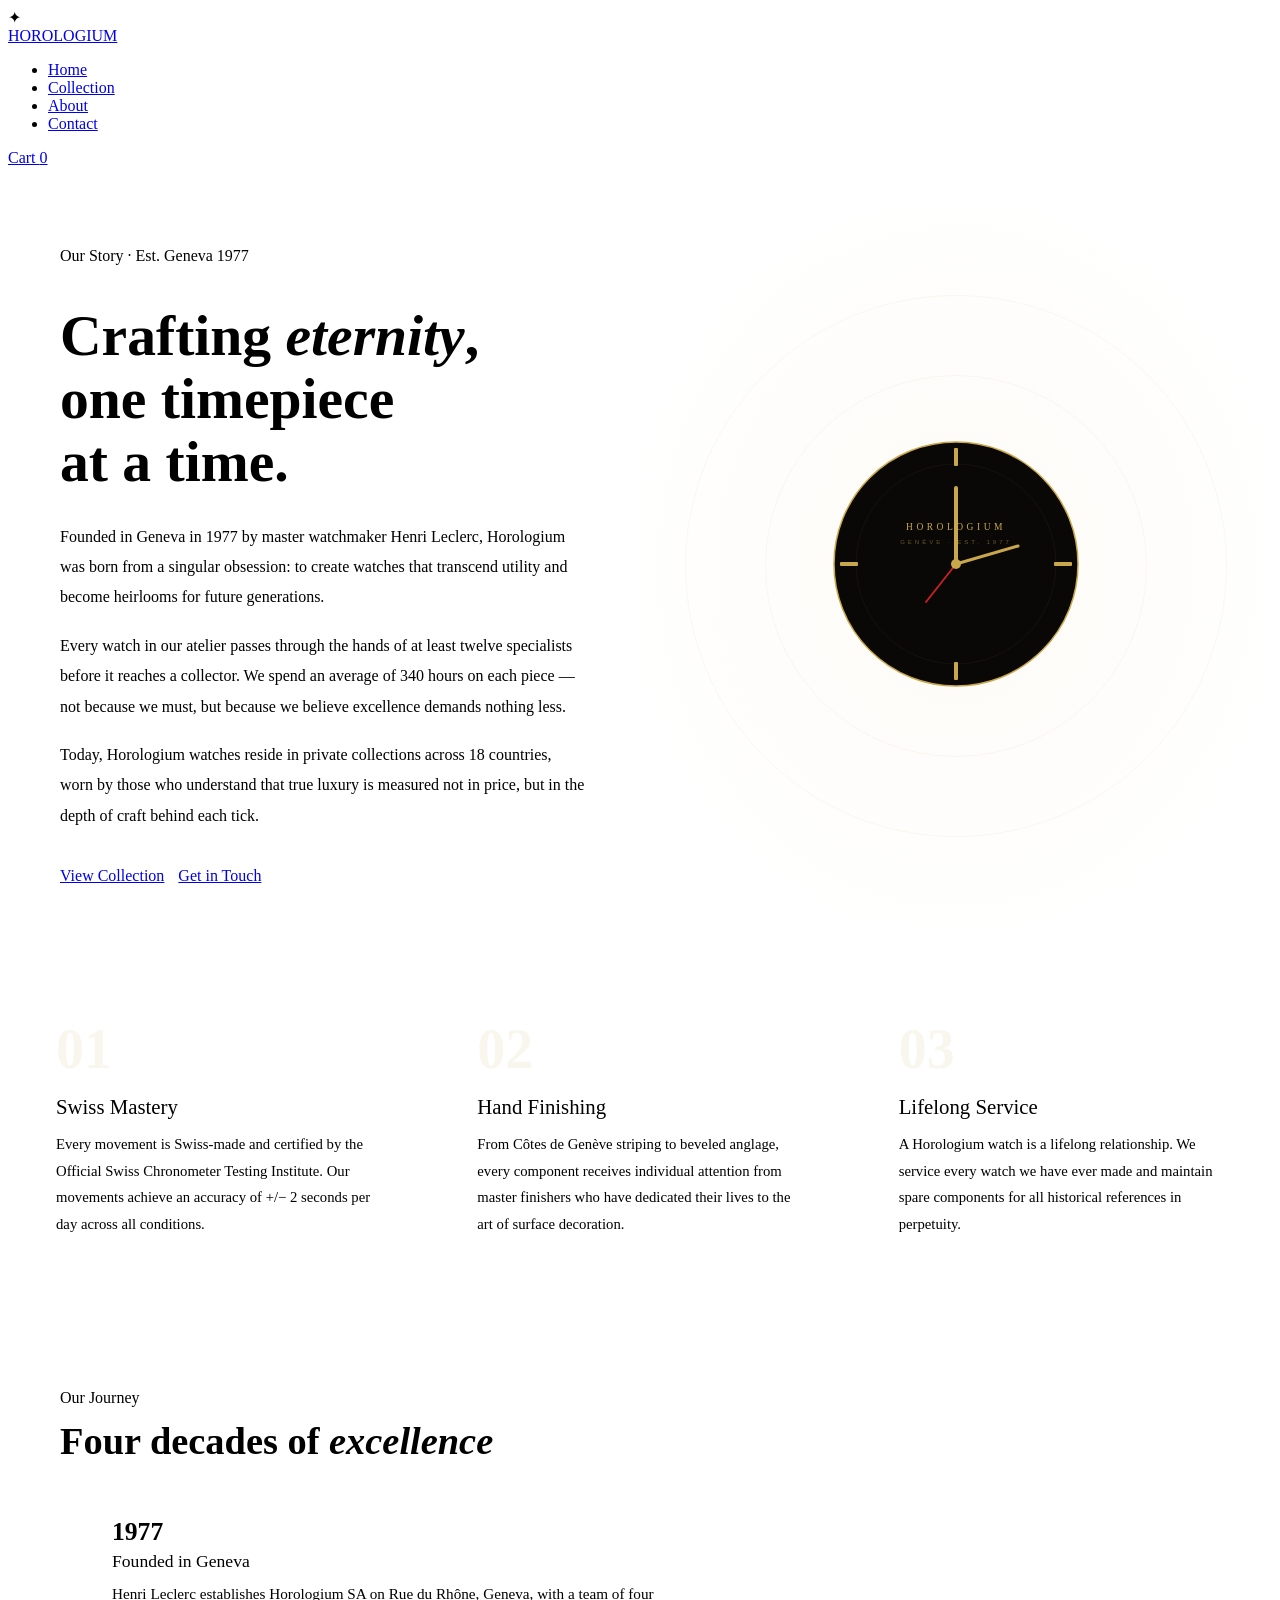
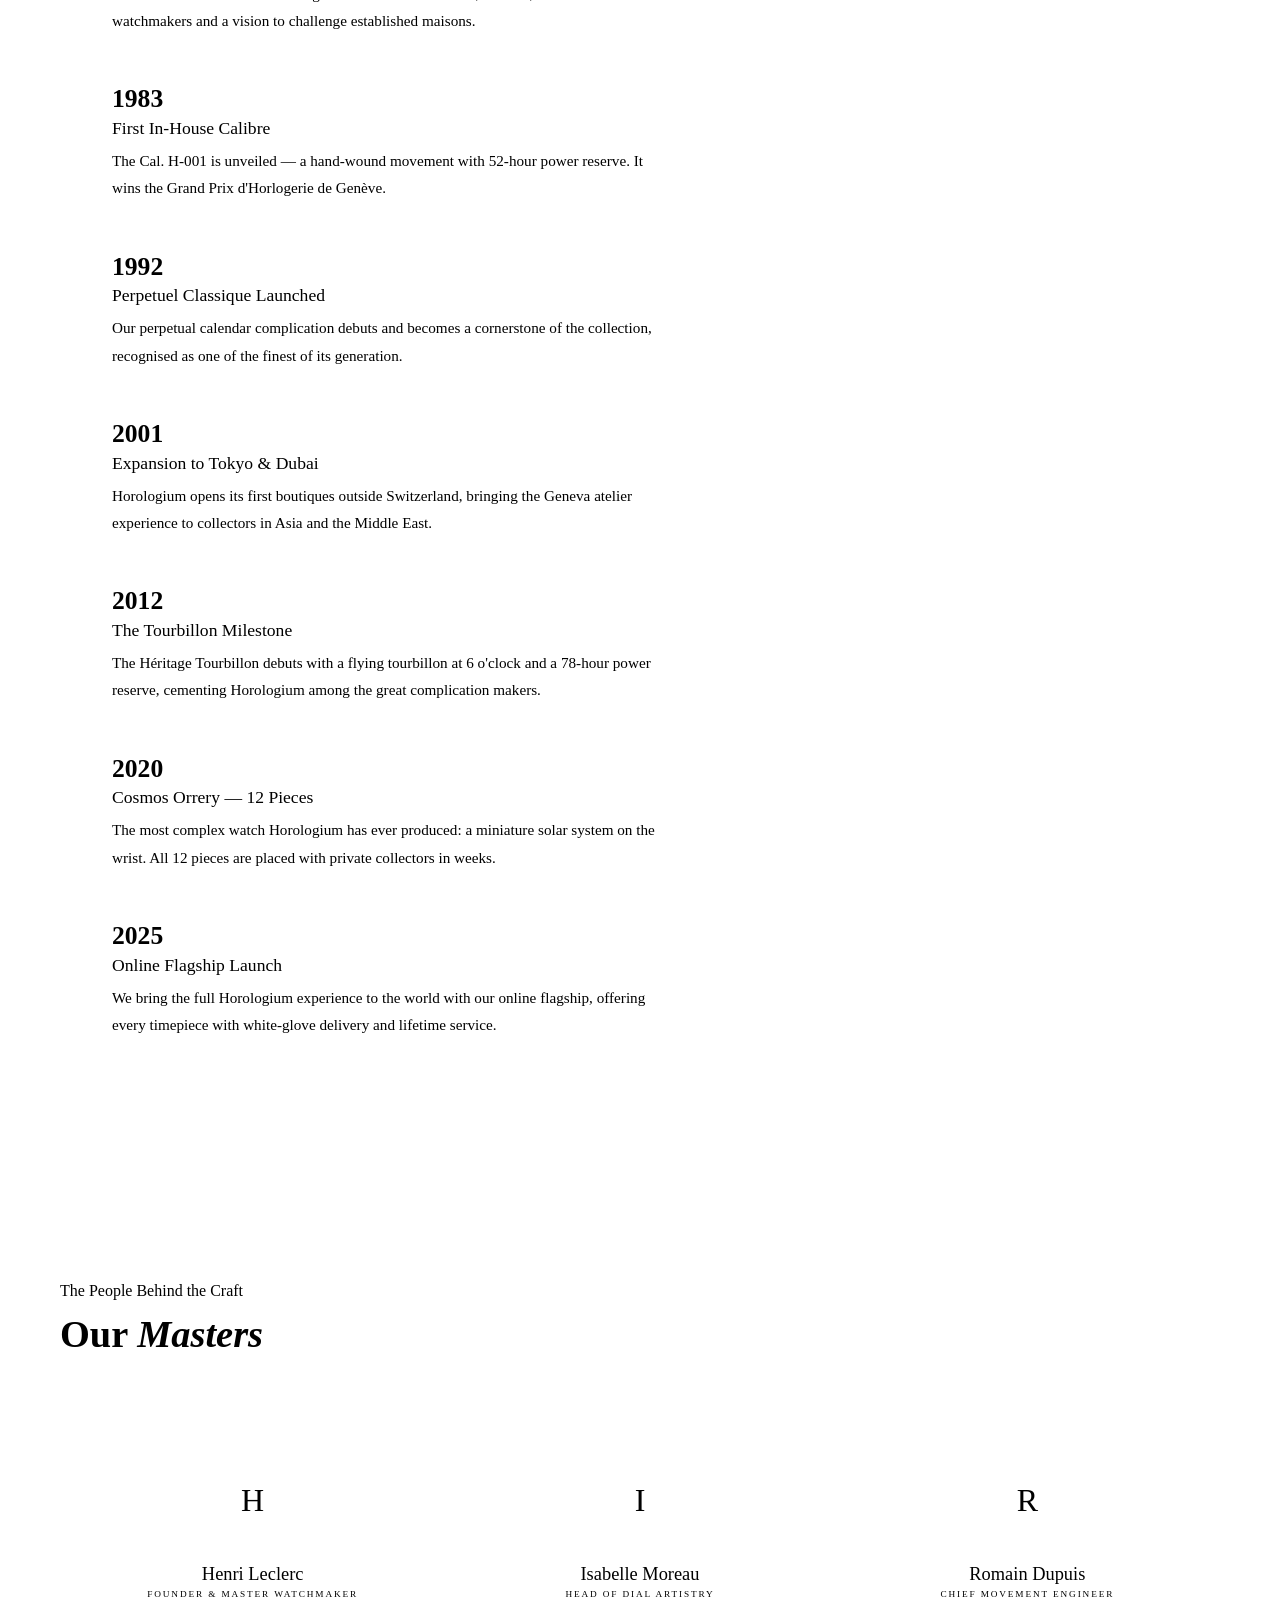
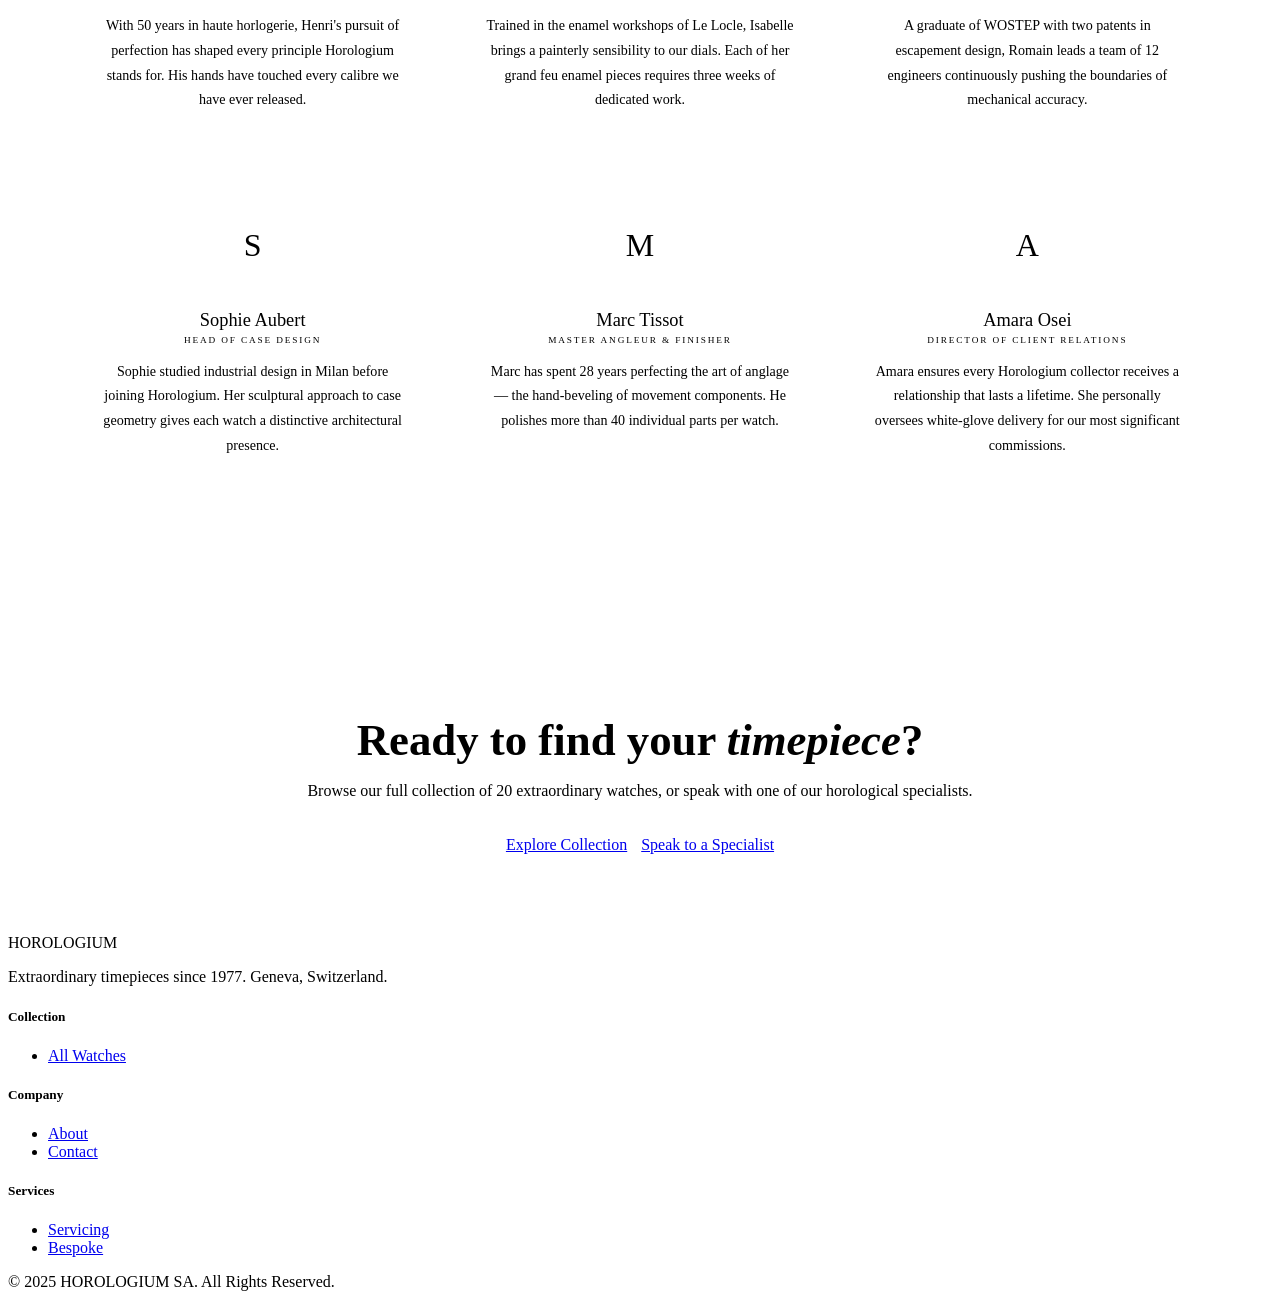
==== aboutus.html @ 2a4bd98c "Add About Us page with complete HTML structure This file contains the complete HTML structure for th" ====
<!DOCTYPE html>
<html lang="en">
<head>
  <meta charset="UTF-8"/>
  <meta name="viewport" content="width=device-width, initial-scale=1.0"/>
  <title>About Us — HOROLOGIUM Fine Timepieces</title>
  <link rel="stylesheet" href="style.css"/>
  <script>(function(w,d,s,l,i){w[l]=w[l]||[];w[l].push({'gtm.start':new Date().getTime(),event:'gtm.js'});var f=d.getElementsByTagName(s)[0],j=d.createElement(s),dl=l!='dataLayer'?'&l='+l:'';j.async=true;j.src='https://www.googletagmanager.com/gtm.js?id='+i+dl;f.parentNode.insertBefore(j,f);})(window,document,'script','dataLayer','GTM-XXXXXXX');</script>
  <style>
    /* ---- ABOUT SPECIFIC ---- */
    .about-intro {
      display: grid; grid-template-columns: 1fr 1fr;
      min-height: 80vh; align-items: center;
      border-bottom: 1px solid var(--border);
    }
    .about-intro-text { padding: 80px 52px; }
    .about-intro-text .eyebrow { margin-bottom: 20px; }
    .about-intro-text h1 {
      font-family: var(--font-display);
      font-size: clamp(2.4rem, 4.5vw, 3.8rem);
      font-weight: 700; color: var(--cream); line-height: 1.1; margin-bottom: 28px;
    }
    .about-intro-text h1 em { font-style: italic; color: var(--gold); }
    .about-intro-text p { font-size: 1rem; color: var(--muted); font-weight: 300; line-height: 1.9; margin-bottom: 18px; }
    .about-intro-visual {
      position: relative; height: 80vh;
      background: radial-gradient(ellipse 80% 80% at 50% 50%, rgba(201,168,76,0.05) 0%, transparent 70%);
      display: flex; align-items: center; justify-content: center;
      border-left: 1px solid var(--border);
      overflow: hidden;
    }
    .clock-rings { position: absolute; inset: 0; display: flex; align-items: center; justify-content: center; }
    .clock-ring {
      position: absolute;
      border-radius: 50%;
      border: 1px solid rgba(201,168,76,0.08);
    }
    .cr1 { width: 540px; height: 540px; animation: rotRing 50s linear infinite; }
    .cr2 { width: 380px; height: 380px; animation: rotRing 35s linear infinite reverse; }
    .cr3 { width: 240px; height: 240px; animation: rotRing 22s linear infinite; }
    @keyframes rotRing { to { transform: rotate(360deg); } }
    .clock-svg-wrap { position: relative; z-index: 2; animation: softFloat 8s ease-in-out infinite; }
    @keyframes softFloat { 0%,100%{transform:translateY(0)} 50%{transform:translateY(-14px)} }

    /* Timeline */
    .timeline-section { padding: 96px 52px; border-bottom: 1px solid var(--border); }
    .timeline { position: relative; margin-top: 56px; padding-left: 52px; }
    .timeline::before {
      content: ''; position: absolute; left: 0; top: 0; bottom: 0;
      width: 1px; background: linear-gradient(180deg, var(--gold-dim) 0%, transparent 100%);
    }
    .tl-item { position: relative; margin-bottom: 52px; }
    .tl-item::before {
      content: '';
      position: absolute; left: -56px; top: 6px;
      width: 9px; height: 9px;
      border-radius: 50%;
      border: 1px solid var(--gold);
      background: var(--bg);
    }
    .tl-year {
      font-family: var(--font-display); font-size: 1.6rem; font-weight: 700;
      color: var(--gold); margin-bottom: 6px; line-height: 1;
    }
    .tl-title {
      font-family: var(--font-display); font-size: 1.1rem; color: var(--cream); margin-bottom: 8px;
    }
    .tl-desc { font-size: 0.95rem; color: var(--muted); font-weight: 300; line-height: 1.8; max-width: 560px; }

    /* Values */
    .values-section {
      display: grid; grid-template-columns: repeat(3,1fr);
      border-top: 1px solid var(--border);
      border-bottom: 1px solid var(--border);
    }
    .value-block {
      padding: 56px 48px;
      border-right: 1px solid var(--border);
      transition: background var(--transition);
    }
    .value-block:last-child { border-right: none; }
    .value-block:hover { background: var(--surface); }
    .value-num {
      font-family: var(--font-display); font-size: 3.5rem; font-weight: 700;
      color: rgba(201,168,76,0.1); line-height: 1; margin-bottom: 18px;
    }
    .value-title {
      font-family: var(--font-display); font-size: 1.3rem; color: var(--cream); margin-bottom: 12px;
    }
    .value-desc { font-size: 0.92rem; color: var(--muted); font-weight: 300; line-height: 1.8; }

    /* Team */
    .team-section { padding: 96px 52px; }
    .team-grid {
      display: grid; grid-template-columns: repeat(3,1fr);
      gap: 2px; margin-top: 56px;
    }
    .team-card {
      background: var(--card); border: 1px solid var(--border);
      padding: 44px 36px; text-align: center;
      transition: border-color var(--transition);
    }
    .team-card:hover { border-color: var(--border-gold); }
    .team-avatar {
      width: 88px; height: 88px; border-radius: 50%;
      border: 1px solid var(--gold-dim);
      background: var(--surface);
      margin: 0 auto 20px;
      display: flex; align-items: center; justify-content: center;
      font-family: var(--font-display); font-size: 2rem; color: var(--gold);
    }
    .team-name { font-family: var(--font-display); font-size: 1.15rem; color: var(--cream); margin-bottom: 4px; }
    .team-role {
      font-family: var(--font-ui); font-size: 0.58rem;
      letter-spacing: 0.2em; text-transform: uppercase;
      color: var(--gold); margin-bottom: 14px;
    }
    .team-bio { font-size: 0.88rem; color: var(--muted); font-weight: 300; line-height: 1.75; }

    /* CTA banner */
    .about-cta {
      padding: 80px 52px; text-align: center;
      background: linear-gradient(180deg, var(--surface) 0%, var(--bg) 100%);
      border-top: 1px solid var(--border);
    }
    .about-cta h2 {
      font-family: var(--font-display); font-size: clamp(2rem,3.5vw,2.8rem);
      color: var(--cream); margin-bottom: 16px;
    }
    .about-cta h2 em { font-style:italic; color:var(--gold); }
    .about-cta p { font-size: 1rem; color: var(--muted); font-weight: 300; margin-bottom: 36px; }
    .about-cta-btns { display: flex; gap: 14px; justify-content: center; flex-wrap: wrap; }

    @media(max-width:1024px){
      .about-intro { grid-template-columns: 1fr; }
      .about-intro-visual { display: none; }
      .about-intro-text { padding: 60px 32px; }
      .values-section { grid-template-columns: 1fr; }
      .value-block { border-right: none; border-bottom: 1px solid var(--border); }
      .team-grid { grid-template-columns: 1fr 1fr; }
      .timeline-section { padding: 64px 32px; }
      .team-section { padding: 64px 32px; }
      .about-cta { padding: 60px 32px; }
    }
    @media(max-width:768px){
      .team-grid { grid-template-columns: 1fr; }
    }
  </style>
</head>
<body>
<noscript><iframe src="https://www.googletagmanager.com/ns.html?id=GTM-XXXXXXX" height="0" width="0" style="display:none;visibility:hidden"></iframe></noscript>

<div id="toast-global"><span class="toast-icon">✦</span><span class="toast-msg"></span></div>

<!-- NAV -->
<nav class="nav">
  <a href="index.html" class="nav-logo">HOROLOGIUM</a>
  <ul class="nav-links">
    <li><a href="index.html">Home</a></li>
    <li><a href="watches.html">Collection</a></li>
    <li><a href="aboutus.html" class="active">About</a></li>
    <li><a href="contactus.html">Contact</a></li>
  </ul>
  <div class="nav-right">
    <a href="cart.html" class="nav-cart-btn btn">Cart <span class="cart-count">0</span></a>
  </div>
</nav>

<!-- INTRO -->
<div class="pt-nav">
  <div class="about-intro">
    <div class="about-intro-text">
      <div class="eyebrow">Our Story · Est. Geneva 1977</div>
      <h1>Crafting <em>eternity</em>,<br/>one timepiece<br/>at a time.</h1>
      <p>Founded in Geneva in 1977 by master watchmaker Henri Leclerc, Horologium was born from a singular obsession: to create watches that transcend utility and become heirlooms for future generations.</p>
      <p>Every watch in our atelier passes through the hands of at least twelve specialists before it reaches a collector. We spend an average of 340 hours on each piece — not because we must, but because we believe excellence demands nothing less.</p>
      <p>Today, Horologium watches reside in private collections across 18 countries, worn by those who understand that true luxury is measured not in price, but in the depth of craft behind each tick.</p>
      <div style="margin-top:36px;display:flex;gap:14px;flex-wrap:wrap;">
        <a href="watches.html" class="btn btn-gold">View Collection</a>
        <a href="contactus.html" class="btn btn-outline">Get in Touch</a>
      </div>
    </div>
    <div class="about-intro-visual">
      <div class="clock-rings">
        <div class="clock-ring cr1"></div>
        <div class="clock-ring cr2"></div>
        <div class="clock-ring cr3"></div>
      </div>
      <div class="clock-svg-wrap" id="aboutClock"></div>
    </div>
  </div>
</div>

<!-- VALUES -->
<div class="values-section">
  <div class="value-block">
    <div class="value-num">01</div>
    <div class="value-title">Swiss Mastery</div>
    <div class="value-desc">Every movement is Swiss-made and certified by the Official Swiss Chronometer Testing Institute. Our movements achieve an accuracy of +/− 2 seconds per day across all conditions.</div>
  </div>
  <div class="value-block">
    <div class="value-num">02</div>
    <div class="value-title">Hand Finishing</div>
    <div class="value-desc">From Côtes de Genève striping to beveled anglage, every component receives individual attention from master finishers who have dedicated their lives to the art of surface decoration.</div>
  </div>
  <div class="value-block">
    <div class="value-num">03</div>
    <div class="value-title">Lifelong Service</div>
    <div class="value-desc">A Horologium watch is a lifelong relationship. We service every watch we have ever made and maintain spare components for all historical references in perpetuity.</div>
  </div>
</div>

<!-- TIMELINE -->
<section class="timeline-section">
  <div class="eyebrow">Our Journey</div>
  <h2 class="display-title" style="font-size:clamp(1.8rem,3vw,2.5rem);margin-top:12px;">
    Four decades of <em>excellence</em>
  </h2>
  <div class="timeline">
    <div class="tl-item">
      <div class="tl-year">1977</div>
      <div class="tl-title">Founded in Geneva</div>
      <div class="tl-desc">Henri Leclerc establishes Horologium SA on Rue du Rhône, Geneva, with a team of four watchmakers and a vision to challenge established maisons.</div>
    </div>
    <div class="tl-item">
      <div class="tl-year">1983</div>
      <div class="tl-title">First In-House Calibre</div>
      <div class="tl-desc">The Cal. H-001 is unveiled — a hand-wound movement with 52-hour power reserve. It wins the Grand Prix d'Horlogerie de Genève.</div>
    </div>
    <div class="tl-item">
      <div class="tl-year">1992</div>
      <div class="tl-title">Perpetuel Classique Launched</div>
      <div class="tl-desc">Our perpetual calendar complication debuts and becomes a cornerstone of the collection, recognised as one of the finest of its generation.</div>
    </div>
    <div class="tl-item">
      <div class="tl-year">2001</div>
      <div class="tl-title">Expansion to Tokyo &amp; Dubai</div>
      <div class="tl-desc">Horologium opens its first boutiques outside Switzerland, bringing the Geneva atelier experience to collectors in Asia and the Middle East.</div>
    </div>
    <div class="tl-item">
      <div class="tl-year">2012</div>
      <div class="tl-title">The Tourbillon Milestone</div>
      <div class="tl-desc">The Héritage Tourbillon debuts with a flying tourbillon at 6 o'clock and a 78-hour power reserve, cementing Horologium among the great complication makers.</div>
    </div>
    <div class="tl-item">
      <div class="tl-year">2020</div>
      <div class="tl-title">Cosmos Orrery — 12 Pieces</div>
      <div class="tl-desc">The most complex watch Horologium has ever produced: a miniature solar system on the wrist. All 12 pieces are placed with private collectors in weeks.</div>
    </div>
    <div class="tl-item">
      <div class="tl-year">2025</div>
      <div class="tl-title">Online Flagship Launch</div>
      <div class="tl-desc">We bring the full Horologium experience to the world with our online flagship, offering every timepiece with white-glove delivery and lifetime service.</div>
    </div>
  </div>
</section>

<!-- TEAM -->
<section class="team-section" id="team">
  <div class="eyebrow">The People Behind the Craft</div>
  <h2 class="display-title" style="font-size:clamp(1.8rem,3vw,2.5rem);margin-top:12px;">
    Our <em>Masters</em>
  </h2>
  <div class="team-grid">
    <div class="team-card">
      <div class="team-avatar">H</div>
      <div class="team-name">Henri Leclerc</div>
      <div class="team-role">Founder &amp; Master Watchmaker</div>
      <div class="team-bio">With 50 years in haute horlogerie, Henri's pursuit of perfection has shaped every principle Horologium stands for. His hands have touched every calibre we have ever released.</div>
    </div>
    <div class="team-card">
      <div class="team-avatar">I</div>
      <div class="team-name">Isabelle Moreau</div>
      <div class="team-role">Head of Dial Artistry</div>
      <div class="team-bio">Trained in the enamel workshops of Le Locle, Isabelle brings a painterly sensibility to our dials. Each of her grand feu enamel pieces requires three weeks of dedicated work.</div>
    </div>
    <div class="team-card">
      <div class="team-avatar">R</div>
      <div class="team-name">Romain Dupuis</div>
      <div class="team-role">Chief Movement Engineer</div>
      <div class="team-bio">A graduate of WOSTEP with two patents in escapement design, Romain leads a team of 12 engineers continuously pushing the boundaries of mechanical accuracy.</div>
    </div>
    <div class="team-card">
      <div class="team-avatar">S</div>
      <div class="team-name">Sophie Aubert</div>
      <div class="team-role">Head of Case Design</div>
      <div class="team-bio">Sophie studied industrial design in Milan before joining Horologium. Her sculptural approach to case geometry gives each watch a distinctive architectural presence.</div>
    </div>
    <div class="team-card">
      <div class="team-avatar">M</div>
      <div class="team-name">Marc Tissot</div>
      <div class="team-role">Master Angleur &amp; Finisher</div>
      <div class="team-bio">Marc has spent 28 years perfecting the art of anglage — the hand-beveling of movement components. He polishes more than 40 individual parts per watch.</div>
    </div>
    <div class="team-card">
      <div class="team-avatar">A</div>
      <div class="team-name">Amara Osei</div>
      <div class="team-role">Director of Client Relations</div>
      <div class="team-bio">Amara ensures every Horologium collector receives a relationship that lasts a lifetime. She personally oversees white-glove delivery for our most significant commissions.</div>
    </div>
  </div>
</section>

<!-- CTA -->
<section class="about-cta">
  <h2>Ready to find your <em>timepiece</em>?</h2>
  <p>Browse our full collection of 20 extraordinary watches, or speak with one of our horological specialists.</p>
  <div class="about-cta-btns">
    <a href="watches.html" class="btn btn-gold">Explore Collection</a>
    <a href="contactus.html" class="btn btn-outline">Speak to a Specialist</a>
  </div>
</section>

<!-- FOOTER -->
<footer class="footer">
  <div class="footer-grid">
    <div>
      <div class="footer-logo">HOROLOGIUM</div>
      <p class="footer-tagline">Extraordinary timepieces since 1977. Geneva, Switzerland.</p>
    </div>
    <div class="footer-col"><h5>Collection</h5><ul><li><a href="watches.html">All Watches</a></li></ul></div>
    <div class="footer-col"><h5>Company</h5><ul>
      <li><a href="aboutus.html">About</a></li>
      <li><a href="contactus.html">Contact</a></li>
    </ul></div>
    <div class="footer-col"><h5>Services</h5><ul>
      <li><a href="#">Servicing</a></li>
      <li><a href="#">Bespoke</a></li>
    </ul></div>
  </div>
  <div class="footer-bottom">
    <p>© 2025 HOROLOGIUM SA. All Rights Reserved.</p>
  </div>
</footer>

<script src="watches-data.js"></script>
<script>
  document.getElementById('aboutClock').innerHTML = (function(){
    var a = '#c9a84c';
    return '<svg viewBox="0 0 260 260" xmlns="http://www.w3.org/2000/svg" width="260" height="260">'+
      '<circle cx="130" cy="130" r="122" fill="#0a0806" stroke="'+a+'" stroke-width="1.5"/>'+
      '<circle cx="130" cy="130" r="100" fill="none" stroke="rgba(201,168,76,0.12)" stroke-width="0.5"/>'+
      '<text x="130" y="96" text-anchor="middle" fill="'+a+'" font-size="9.5" font-family="Playfair Display,serif" letter-spacing="3.5">HOROLOGIUM</text>'+
      '<text x="130" y="110" text-anchor="middle" fill="rgba(201,168,76,0.5)" font-size="6" font-family="Montserrat,sans-serif" letter-spacing="3">GENÈVE · EST. 1977</text>'+
      '<rect x="128" y="14" width="4" height="18" rx="1" fill="'+a+'"/>'+
      '<rect x="128" y="228" width="4" height="18" rx="1" fill="'+a+'"/>'+
      '<rect x="14" y="128" width="18" height="4" rx="1" fill="'+a+'"/>'+
      '<rect x="228" y="128" width="18" height="4" rx="1" fill="'+a+'"/>'+
      '<line x1="130" y1="130" x2="130" y2="54" stroke="'+a+'" stroke-width="4" stroke-linecap="round"/>'+
      '<line x1="130" y1="130" x2="192" y2="112" stroke="'+a+'" stroke-width="3" stroke-linecap="round"/>'+
      '<line x1="130" y1="130" x2="100" y2="168" stroke="#cc2222" stroke-width="1.8" stroke-linecap="round"/>'+
      '<circle cx="130" cy="130" r="5" fill="'+a+'"/>'+
    '</svg>';
  }());

  trackPageView('About Us', '/aboutus.html');
</script>
</body>
</html>
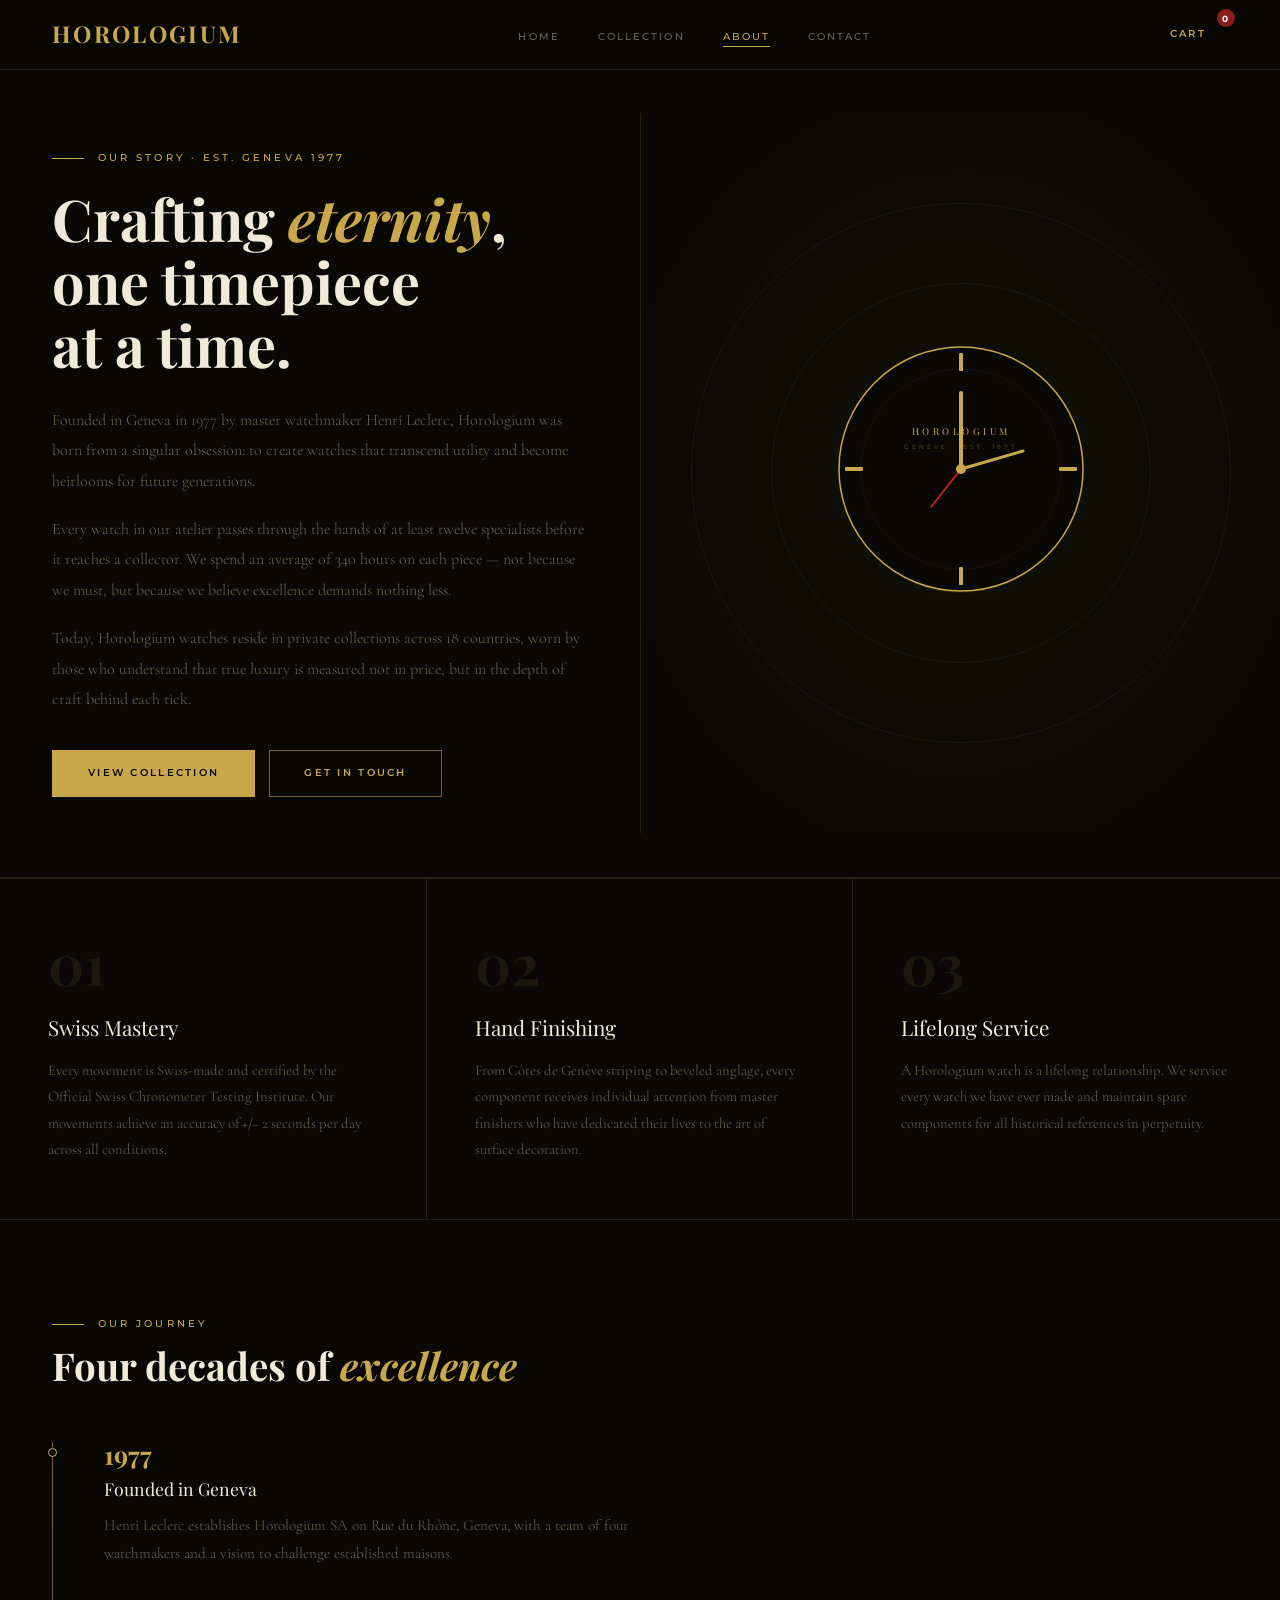
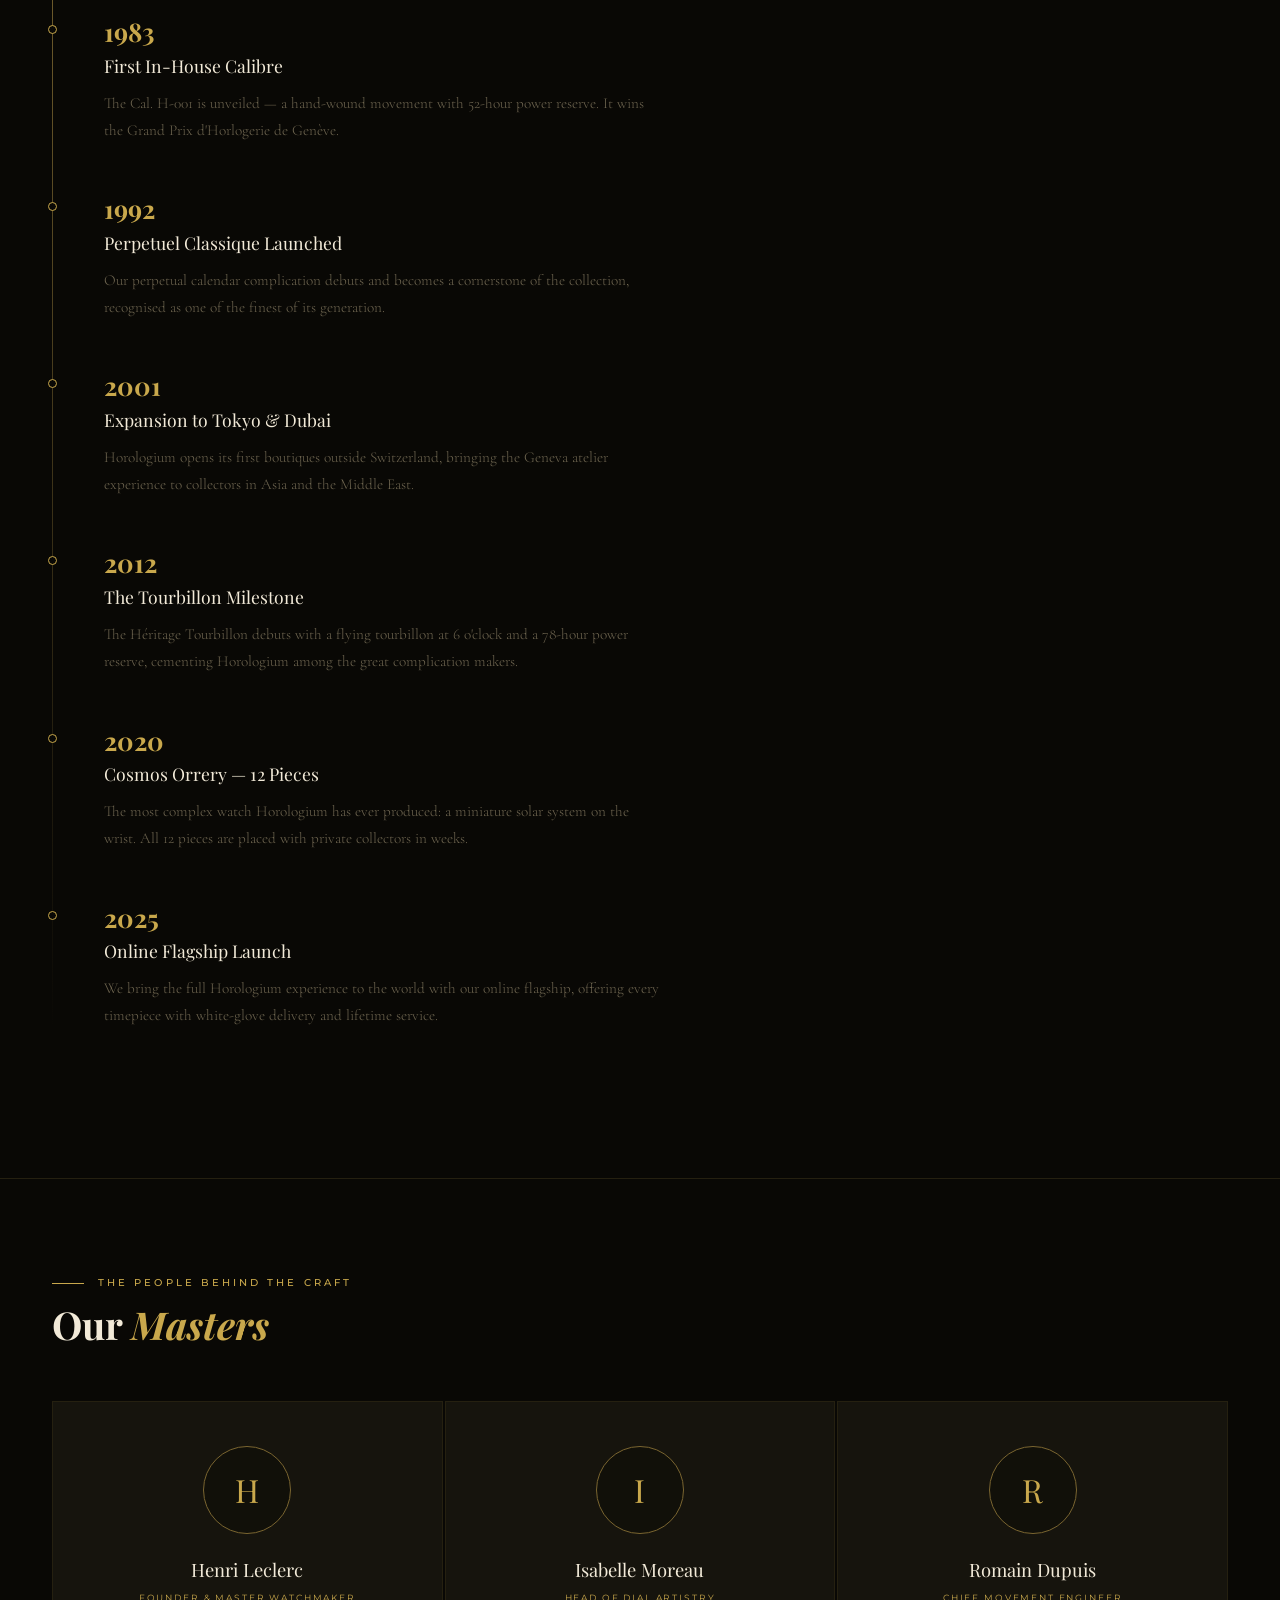
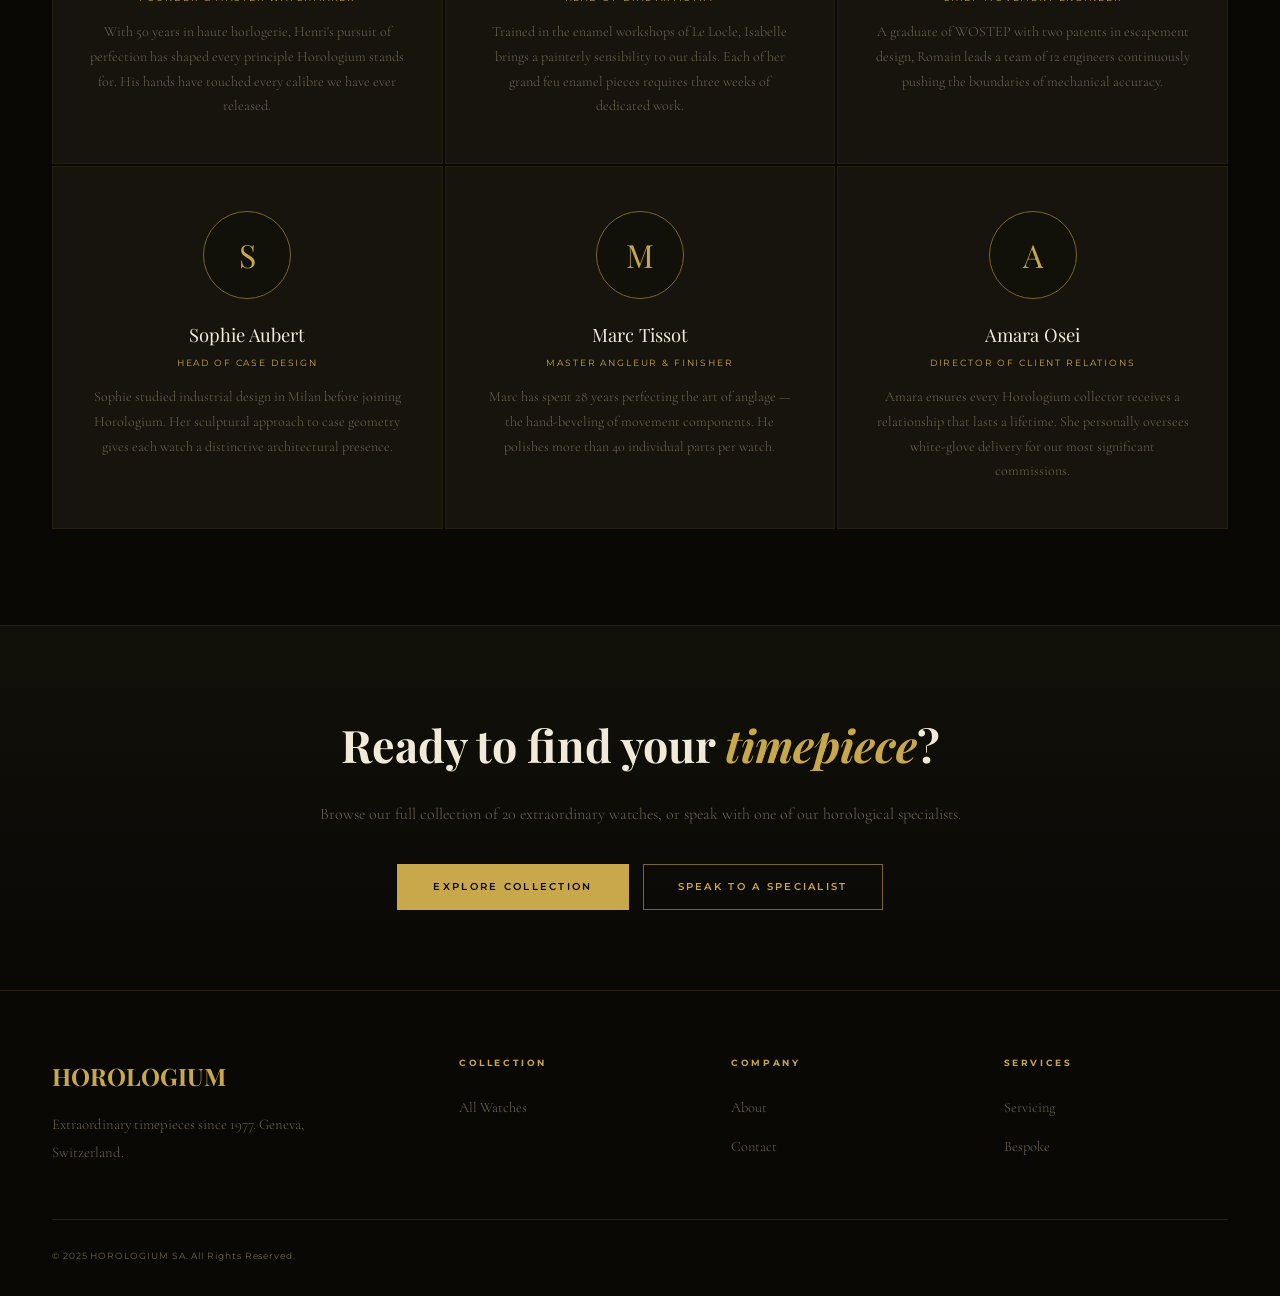
==== commit c5bbd310: "Add Google Tag Manager and Analytics scripts" ====
--- a/aboutus.html
+++ b/aboutus.html
@@ -1,6 +1,22 @@
 <!DOCTYPE html>
 <html lang="en">
 <head>
+  <!-- Google tag (gtag.js) -->
+<script async src="https://www.googletagmanager.com/gtag/js?id=G-4HZL4SSSK9"></script>
+<script>
+  window.dataLayer = window.dataLayer || [];
+  function gtag(){dataLayer.push(arguments);}
+  gtag('js', new Date());
+
+  gtag('config', 'G-4HZL4SSSK9');
+</script>
+<!-- Google Tag Manager -->
+<script>(function(w,d,s,l,i){w[l]=w[l]||[];w[l].push({'gtm.start':
+new Date().getTime(),event:'gtm.js'});var f=d.getElementsByTagName(s)[0],
+j=d.createElement(s),dl=l!='dataLayer'?'&l='+l:'';j.async=true;j.src=
+'https://www.googletagmanager.com/gtm.js?id='+i+dl;f.parentNode.insertBefore(j,f);
+})(window,document,'script','dataLayer','GTM-5T9J9LD3');</script>
+<!-- End Google Tag Manager -->
   <meta charset="UTF-8"/>
   <meta name="viewport" content="width=device-width, initial-scale=1.0"/>
   <title>About Us — HOROLOGIUM Fine Timepieces</title>
@@ -148,6 +164,10 @@
   </style>
 </head>
 <body>
+  <!-- Google Tag Manager (noscript) -->
+<noscript><iframe src="https://www.googletagmanager.com/ns.html?id=GTM-5T9J9LD3"
+height="0" width="0" style="display:none;visibility:hidden"></iframe></noscript>
+<!-- End Google Tag Manager (noscript) -->
 <noscript><iframe src="https://www.googletagmanager.com/ns.html?id=GTM-XXXXXXX" height="0" width="0" style="display:none;visibility:hidden"></iframe></noscript>
 
 <div id="toast-global"><span class="toast-icon">✦</span><span class="toast-msg"></span></div>
--- a/style.css
+++ b/style.css
@@ -0,0 +1,585 @@
+/* ============================================================
+   HOROLOGIUM — Shared Stylesheet
+   ============================================================ */
+
+@import url('https://fonts.googleapis.com/css2?family=Playfair+Display:ital,wght@0,400;0,600;0,700;1,400;1,600&family=Cormorant+Garamond:ital,wght@0,300;0,400;0,500;1,300;1,400&family=Montserrat:wght@300;400;500;600;700&display=swap');
+
+/* ---- VARIABLES ---- */
+:root {
+  --bg:          #090805;
+  --surface:     #111009;
+  --card:        #16140d;
+  --card-hover:  #1c1a11;
+  --gold:        #c9a84c;
+  --gold-light:  #e8c96a;
+  --gold-dim:    #7a6530;
+  --gold-glow:   rgba(201,168,76,0.12);
+  --cream:       #f2ead8;
+  --text:        #ddd5c0;
+  --muted:       #6e6550;
+  --border:      #252010;
+  --border-gold: #3a2e10;
+  --accent:      #8b1a1a;
+  --white:       #ffffff;
+
+  --font-display: 'Playfair Display', Georgia, serif;
+  --font-body:    'Cormorant Garamond', Georgia, serif;
+  --font-ui:      'Montserrat', sans-serif;
+
+  --radius:       2px;
+  --transition:   0.28s cubic-bezier(0.4,0,0.2,1);
+}
+
+/* ---- RESET ---- */
+*, *::before, *::after { box-sizing: border-box; margin: 0; padding: 0; }
+html { scroll-behavior: smooth; font-size: 16px; }
+body {
+  background: var(--bg);
+  color: var(--text);
+  font-family: var(--font-body);
+  font-size: 1.05rem;
+  line-height: 1.75;
+  overflow-x: hidden;
+  -webkit-font-smoothing: antialiased;
+}
+img { display: block; max-width: 100%; }
+a { text-decoration: none; color: inherit; }
+button { cursor: pointer; }
+input, select, textarea { font-family: inherit; }
+
+::-webkit-scrollbar { width: 5px; }
+::-webkit-scrollbar-track { background: var(--bg); }
+::-webkit-scrollbar-thumb { background: var(--gold-dim); border-radius: 10px; }
+
+/* ============================================================
+   NAVIGATION
+   ============================================================ */
+.nav {
+  position: fixed; top: 0; left: 0; right: 0; z-index: 1000;
+  height: 70px;
+  display: flex; align-items: center; justify-content: space-between;
+  padding: 0 52px;
+  background: rgba(9,8,5,0.94);
+  backdrop-filter: blur(14px);
+  border-bottom: 1px solid var(--border);
+}
+
+.nav-logo {
+  font-family: var(--font-display);
+  font-size: 1.45rem;
+  font-weight: 700;
+  color: var(--gold);
+  letter-spacing: 0.1em;
+  transition: color var(--transition);
+}
+.nav-logo:hover { color: var(--gold-light); }
+
+.nav-links {
+  display: flex; align-items: center; gap: 38px;
+  list-style: none;
+}
+.nav-links a {
+  font-family: var(--font-ui);
+  font-size: 0.65rem;
+  font-weight: 500;
+  letter-spacing: 0.2em;
+  text-transform: uppercase;
+  color: var(--muted);
+  transition: color var(--transition);
+  position: relative;
+  padding-bottom: 2px;
+}
+.nav-links a::after {
+  content: '';
+  position: absolute; bottom: -2px; left: 0; right: 0;
+  height: 1px; background: var(--gold);
+  transform: scaleX(0); transform-origin: left;
+  transition: transform var(--transition);
+}
+.nav-links a:hover, .nav-links a.active { color: var(--gold); }
+.nav-links a:hover::after, .nav-links a.active::after { transform: scaleX(1); }
+
+.nav-right { display: flex; align-items: center; gap: 16px; }
+
+.nav-cart-btn {
+  position: relative;
+  display: flex; align-items: center; gap: 8px;
+  padding: 9px 22px;
+  background: transparent;
+  border: 1px solid var(--gold-dim);
+  color: var(--gold);
+  font-family: var(--font-ui);
+  font-size: 0.62rem;
+  font-weight: 600;
+  letter-spacing: 0.18em;
+  text-transform: uppercase;
+  transition: all var(--transition);
+}
+.nav-cart-btn:hover { background: var(--gold); color: var(--bg); border-color: var(--gold); }
+
+.cart-count {
+  position: absolute; top: -7px; right: -7px;
+  width: 18px; height: 18px;
+  background: var(--accent);
+  color: #fff;
+  border-radius: 50%;
+  font-size: 0.55rem;
+  font-weight: 700;
+  display: flex; align-items: center; justify-content: center;
+  font-family: var(--font-ui);
+}
+
+/* ============================================================
+   BUTTONS
+   ============================================================ */
+.btn {
+  display: inline-flex; align-items: center; justify-content: center;
+  gap: 10px;
+  font-family: var(--font-ui);
+  font-size: 0.65rem;
+  font-weight: 600;
+  letter-spacing: 0.22em;
+  text-transform: uppercase;
+  border: none;
+  transition: all var(--transition);
+  white-space: nowrap;
+}
+
+.btn-gold {
+  padding: 14px 36px;
+  background: var(--gold);
+  color: var(--bg);
+}
+.btn-gold:hover { background: var(--gold-light); transform: translateY(-2px); box-shadow: 0 8px 24px rgba(201,168,76,0.25); }
+
+.btn-outline {
+  padding: 13px 34px;
+  background: transparent;
+  color: var(--gold);
+  border: 1px solid var(--gold-dim);
+}
+.btn-outline:hover { background: var(--gold-glow); border-color: var(--gold); }
+
+.btn-dark {
+  padding: 12px 28px;
+  background: var(--card);
+  color: var(--text);
+  border: 1px solid var(--border);
+}
+.btn-dark:hover { border-color: var(--gold-dim); color: var(--gold); }
+
+.btn-sm {
+  padding: 9px 18px;
+  font-size: 0.58rem;
+  letter-spacing: 0.16em;
+}
+
+.btn-full { width: 100%; }
+
+/* Add to Cart specific */
+.btn-add-cart {
+  padding: 10px 20px;
+  background: transparent;
+  color: var(--gold);
+  border: 1px solid var(--gold-dim);
+  font-family: var(--font-ui);
+  font-size: 0.6rem;
+  font-weight: 600;
+  letter-spacing: 0.15em;
+  text-transform: uppercase;
+  transition: all var(--transition);
+  cursor: pointer;
+}
+.btn-add-cart:hover { background: var(--gold); color: var(--bg); }
+.btn-add-cart.in-cart { background: var(--gold-dim); color: var(--bg); opacity: 0.75; pointer-events: none; }
+
+/* ============================================================
+   TYPOGRAPHY HELPERS
+   ============================================================ */
+.eyebrow {
+  font-family: var(--font-ui);
+  font-size: 0.6rem;
+  font-weight: 500;
+  letter-spacing: 0.32em;
+  text-transform: uppercase;
+  color: var(--gold);
+  display: flex; align-items: center; gap: 14px;
+}
+.eyebrow::before {
+  content: '';
+  display: inline-block;
+  width: 32px; height: 1px;
+  background: var(--gold);
+  flex-shrink: 0;
+}
+
+.display-title {
+  font-family: var(--font-display);
+  color: var(--cream);
+  line-height: 1.08;
+}
+.display-title em { font-style: italic; color: var(--gold); }
+
+.body-text {
+  font-size: 1rem;
+  font-weight: 300;
+  color: var(--muted);
+  line-height: 1.9;
+}
+
+/* ============================================================
+   LAYOUT
+   ============================================================ */
+.pt-nav { padding-top: 70px; }
+
+.container {
+  max-width: 1320px;
+  margin: 0 auto;
+  padding: 0 48px;
+}
+
+.section { padding: 96px 0; }
+
+.section-header {
+  margin-bottom: 64px;
+}
+.section-header .eyebrow { margin-bottom: 14px; }
+.section-header .display-title { font-size: clamp(2rem,3.5vw,2.8rem); }
+
+.divider {
+  height: 1px;
+  background: var(--border);
+  margin: 0;
+}
+
+/* ============================================================
+   WATCH CARD
+   ============================================================ */
+.watches-grid {
+  display: grid;
+  grid-template-columns: repeat(auto-fill, minmax(290px, 1fr));
+  gap: 2px;
+}
+
+.watch-card {
+  background: var(--card);
+  border: 1px solid var(--border);
+  overflow: hidden;
+  position: relative;
+  transition: border-color var(--transition), transform var(--transition), box-shadow var(--transition);
+}
+.watch-card:hover {
+  border-color: var(--border-gold);
+  transform: translateY(-5px);
+  box-shadow: 0 24px 60px rgba(0,0,0,0.55);
+}
+
+.watch-card-img {
+  height: 270px;
+  display: flex; align-items: center; justify-content: center;
+  position: relative;
+  overflow: hidden;
+}
+.watch-card-img svg {
+  transition: transform 0.55s cubic-bezier(0.34,1.56,0.64,1);
+}
+.watch-card:hover .watch-card-img svg { transform: scale(1.09) rotate(4deg); }
+
+.watch-badge {
+  position: absolute; top: 14px; left: 14px;
+  padding: 4px 10px;
+  font-family: var(--font-ui);
+  font-size: 0.52rem;
+  font-weight: 700;
+  letter-spacing: 0.15em;
+  text-transform: uppercase;
+}
+.badge-new   { background: var(--gold); color: var(--bg); }
+.badge-ltd   { background: var(--accent); color: #fff; }
+.badge-rare  { background: #1a2a1a; color: #6fcf97; border: 1px solid #2a4a2a; }
+.badge-sale  { background: #2a1a1a; color: #f06060; border: 1px solid #4a1a1a; }
+
+.watch-card-body { padding: 22px 24px 26px; }
+
+.watch-card-brand {
+  font-family: var(--font-ui);
+  font-size: 0.55rem;
+  font-weight: 600;
+  letter-spacing: 0.22em;
+  text-transform: uppercase;
+  color: var(--gold);
+  margin-bottom: 6px;
+}
+.watch-card-name {
+  font-family: var(--font-display);
+  font-size: 1.2rem;
+  font-weight: 600;
+  color: var(--cream);
+  line-height: 1.25;
+  margin-bottom: 6px;
+}
+.watch-card-ref {
+  font-family: var(--font-ui);
+  font-size: 0.58rem;
+  color: var(--muted);
+  letter-spacing: 0.08em;
+  margin-bottom: 10px;
+}
+.watch-card-desc {
+  font-size: 0.88rem;
+  color: var(--muted);
+  font-weight: 300;
+  line-height: 1.65;
+  margin-bottom: 18px;
+}
+
+.watch-card-footer {
+  display: flex; align-items: center; justify-content: space-between;
+  padding-top: 18px;
+  border-top: 1px solid var(--border);
+  gap: 12px;
+}
+.watch-price-block {}
+.watch-price-label {
+  font-family: var(--font-ui);
+  font-size: 0.52rem;
+  color: var(--muted);
+  letter-spacing: 0.1em;
+  text-transform: uppercase;
+  margin-bottom: 2px;
+}
+.watch-price {
+  font-family: var(--font-display);
+  font-size: 1.4rem;
+  font-weight: 600;
+  color: var(--gold);
+  line-height: 1;
+}
+
+/* ============================================================
+   FORMS (GTM-Friendly — no AJAX, native submit)
+   ============================================================ */
+.form-group { margin-bottom: 22px; }
+
+.form-label {
+  display: block;
+  font-family: var(--font-ui);
+  font-size: 0.58rem;
+  font-weight: 600;
+  letter-spacing: 0.22em;
+  text-transform: uppercase;
+  color: var(--gold);
+  margin-bottom: 8px;
+}
+
+.form-input,
+.form-select,
+.form-textarea {
+  width: 100%;
+  background: var(--surface);
+  border: 1px solid var(--border);
+  color: var(--text);
+  padding: 13px 16px;
+  font-family: var(--font-body);
+  font-size: 1rem;
+  outline: none;
+  border-radius: var(--radius);
+  transition: border-color var(--transition), background var(--transition);
+  appearance: none;
+  -webkit-appearance: none;
+}
+.form-input:focus,
+.form-select:focus,
+.form-textarea:focus {
+  border-color: var(--gold-dim);
+  background: var(--card);
+}
+.form-input::placeholder,
+.form-textarea::placeholder { color: var(--muted); opacity: 0.6; }
+
+.form-textarea { min-height: 130px; resize: vertical; }
+
+.form-select-wrap { position: relative; }
+.form-select-wrap::after {
+  content: '▾';
+  position: absolute; right: 16px; top: 50%; transform: translateY(-50%);
+  color: var(--gold);
+  pointer-events: none;
+  font-size: 0.8rem;
+}
+
+.form-row-2 {
+  display: grid;
+  grid-template-columns: 1fr 1fr;
+  gap: 16px;
+}
+.form-row-3 {
+  display: grid;
+  grid-template-columns: 1fr 1fr 1fr;
+  gap: 16px;
+}
+
+.form-error {
+  color: #f06060;
+  font-family: var(--font-ui);
+  font-size: 0.58rem;
+  letter-spacing: 0.1em;
+  margin-top: 5px;
+  display: none;
+}
+.form-error.show { display: block; }
+
+.form-check {
+  display: flex; align-items: flex-start; gap: 10px;
+  margin-bottom: 20px;
+  cursor: pointer;
+}
+.form-check input[type="checkbox"] { width: 16px; height: 16px; margin-top: 3px; accent-color: var(--gold); flex-shrink: 0; }
+.form-check-label { font-size: 0.85rem; color: var(--muted); line-height: 1.6; font-family: var(--font-ui); font-size: 0.6rem; letter-spacing: 0.05em; }
+
+/* ============================================================
+   PAGE HERO STRIP
+   ============================================================ */
+.page-hero {
+  padding: 80px 52px 64px;
+  background: linear-gradient(170deg, rgba(201,168,76,0.04) 0%, transparent 60%);
+  border-bottom: 1px solid var(--border);
+  position: relative;
+  overflow: hidden;
+}
+.page-hero::before {
+  content: '';
+  position: absolute; right: -80px; top: -80px;
+  width: 480px; height: 480px;
+  border-radius: 50%;
+  background: radial-gradient(circle, rgba(201,168,76,0.04) 0%, transparent 70%);
+}
+.page-hero .eyebrow { margin-bottom: 18px; }
+.page-hero .display-title { font-size: clamp(2.8rem,5.5vw,4.5rem); }
+
+/* ============================================================
+   MARQUEE
+   ============================================================ */
+.marquee-strip {
+  border-top: 1px solid var(--border);
+  border-bottom: 1px solid var(--border);
+  padding: 18px 0;
+  overflow: hidden;
+  background: var(--surface);
+}
+.marquee-inner {
+  display: flex; gap: 0;
+  width: max-content;
+  animation: marqueeRun 28s linear infinite;
+}
+.marquee-item {
+  display: flex; align-items: center; gap: 0;
+  padding: 0 40px;
+  font-family: var(--font-ui);
+  font-size: 0.58rem;
+  font-weight: 500;
+  letter-spacing: 0.28em;
+  text-transform: uppercase;
+  color: var(--muted);
+  white-space: nowrap;
+  border-right: 1px solid var(--border);
+}
+.marquee-item span { color: var(--gold); margin-right: 10px; font-size: 0.5rem; }
+@keyframes marqueeRun { from { transform: translateX(0); } to { transform: translateX(-50%); } }
+
+/* ============================================================
+   TOAST
+   ============================================================ */
+#toast-global {
+  position: fixed; bottom: 28px; right: 28px; z-index: 9999;
+  min-width: 260px;
+  background: var(--card);
+  border: 1px solid var(--gold-dim);
+  padding: 14px 22px;
+  display: flex; align-items: center; gap: 10px;
+  font-family: var(--font-ui);
+  font-size: 0.65rem;
+  font-weight: 500;
+  letter-spacing: 0.1em;
+  color: var(--gold);
+  transform: translateY(90px);
+  opacity: 0;
+  transition: all 0.4s cubic-bezier(0.34, 1.56, 0.64, 1);
+  pointer-events: none;
+}
+#toast-global.visible { transform: translateY(0); opacity: 1; }
+#toast-global .toast-icon { font-size: 0.75rem; }
+
+/* ============================================================
+   FOOTER
+   ============================================================ */
+.footer {
+  border-top: 1px solid var(--border);
+  padding: 64px 52px 32px;
+}
+.footer-grid {
+  display: grid;
+  grid-template-columns: 1.6fr 1fr 1fr 1fr;
+  gap: 48px;
+  margin-bottom: 48px;
+}
+.footer-logo {
+  font-family: var(--font-display);
+  font-size: 1.5rem;
+  font-weight: 700;
+  color: var(--gold);
+  margin-bottom: 14px;
+}
+.footer-tagline { font-size: 0.92rem; color: var(--muted); font-weight: 300; line-height: 1.85; max-width: 270px; }
+.footer-col h5 {
+  font-family: var(--font-ui);
+  font-size: 0.58rem;
+  font-weight: 700;
+  letter-spacing: 0.28em;
+  text-transform: uppercase;
+  color: var(--gold);
+  margin-bottom: 20px;
+}
+.footer-col ul { list-style: none; }
+.footer-col ul li { margin-bottom: 10px; }
+.footer-col ul li a {
+  font-size: 0.9rem;
+  color: var(--muted);
+  font-weight: 300;
+  transition: color var(--transition);
+}
+.footer-col ul li a:hover { color: var(--gold); }
+.footer-bottom {
+  padding-top: 28px;
+  border-top: 1px solid var(--border);
+  display: flex; justify-content: space-between; align-items: center;
+  flex-wrap: wrap; gap: 12px;
+}
+.footer-bottom p {
+  font-family: var(--font-ui);
+  font-size: 0.58rem;
+  letter-spacing: 0.1em;
+  color: var(--muted);
+}
+
+/* ============================================================
+   RESPONSIVE
+   ============================================================ */
+@media (max-width: 1024px) {
+  .container { padding: 0 32px; }
+  .nav { padding: 0 32px; }
+  .footer { padding: 48px 32px 24px; }
+  .footer-grid { grid-template-columns: 1fr 1fr; gap: 36px; }
+  .page-hero { padding: 60px 32px 48px; }
+}
+
+@media (max-width: 768px) {
+  .nav-links { display: none; }
+  .container { padding: 0 20px; }
+  .nav { padding: 0 20px; }
+  .section { padding: 64px 0; }
+  .footer { padding: 40px 20px 20px; }
+  .footer-grid { grid-template-columns: 1fr; gap: 28px; }
+  .form-row-2, .form-row-3 { grid-template-columns: 1fr; }
+  .page-hero { padding: 48px 20px 36px; }
+}
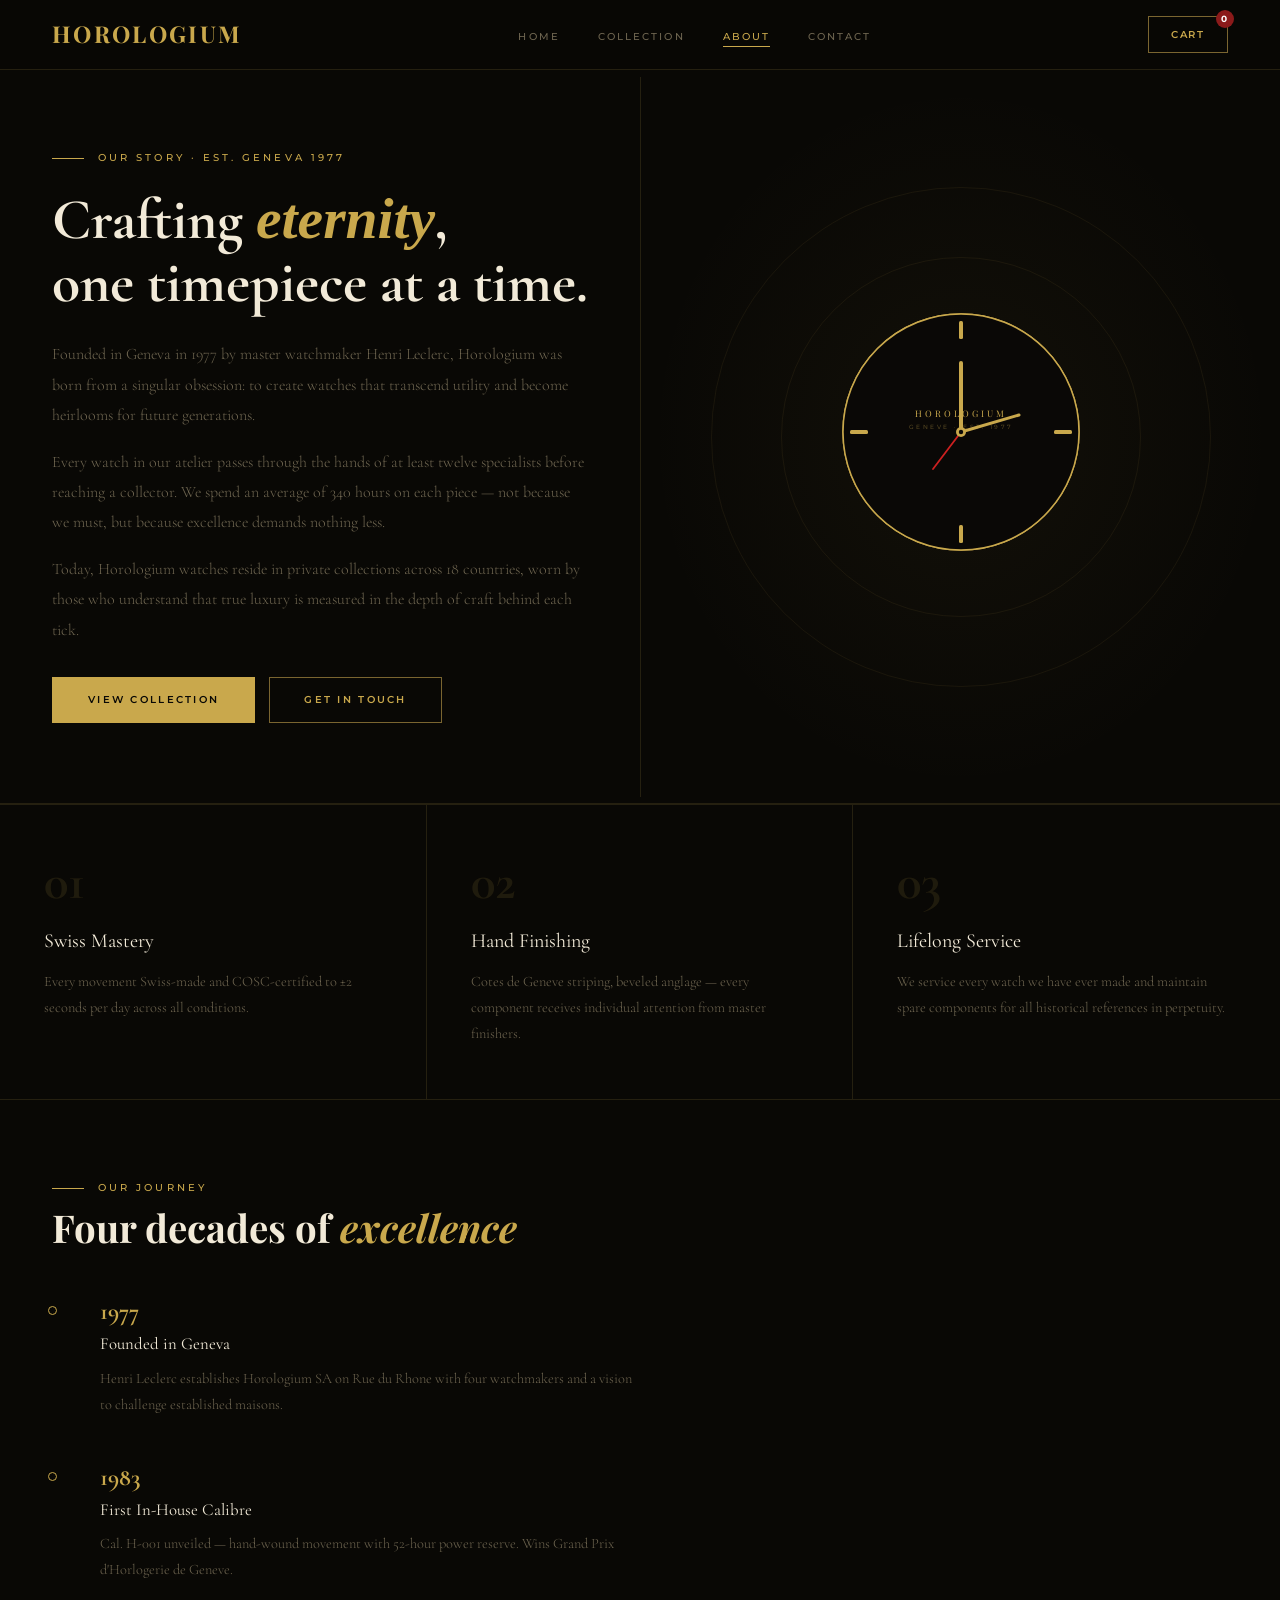
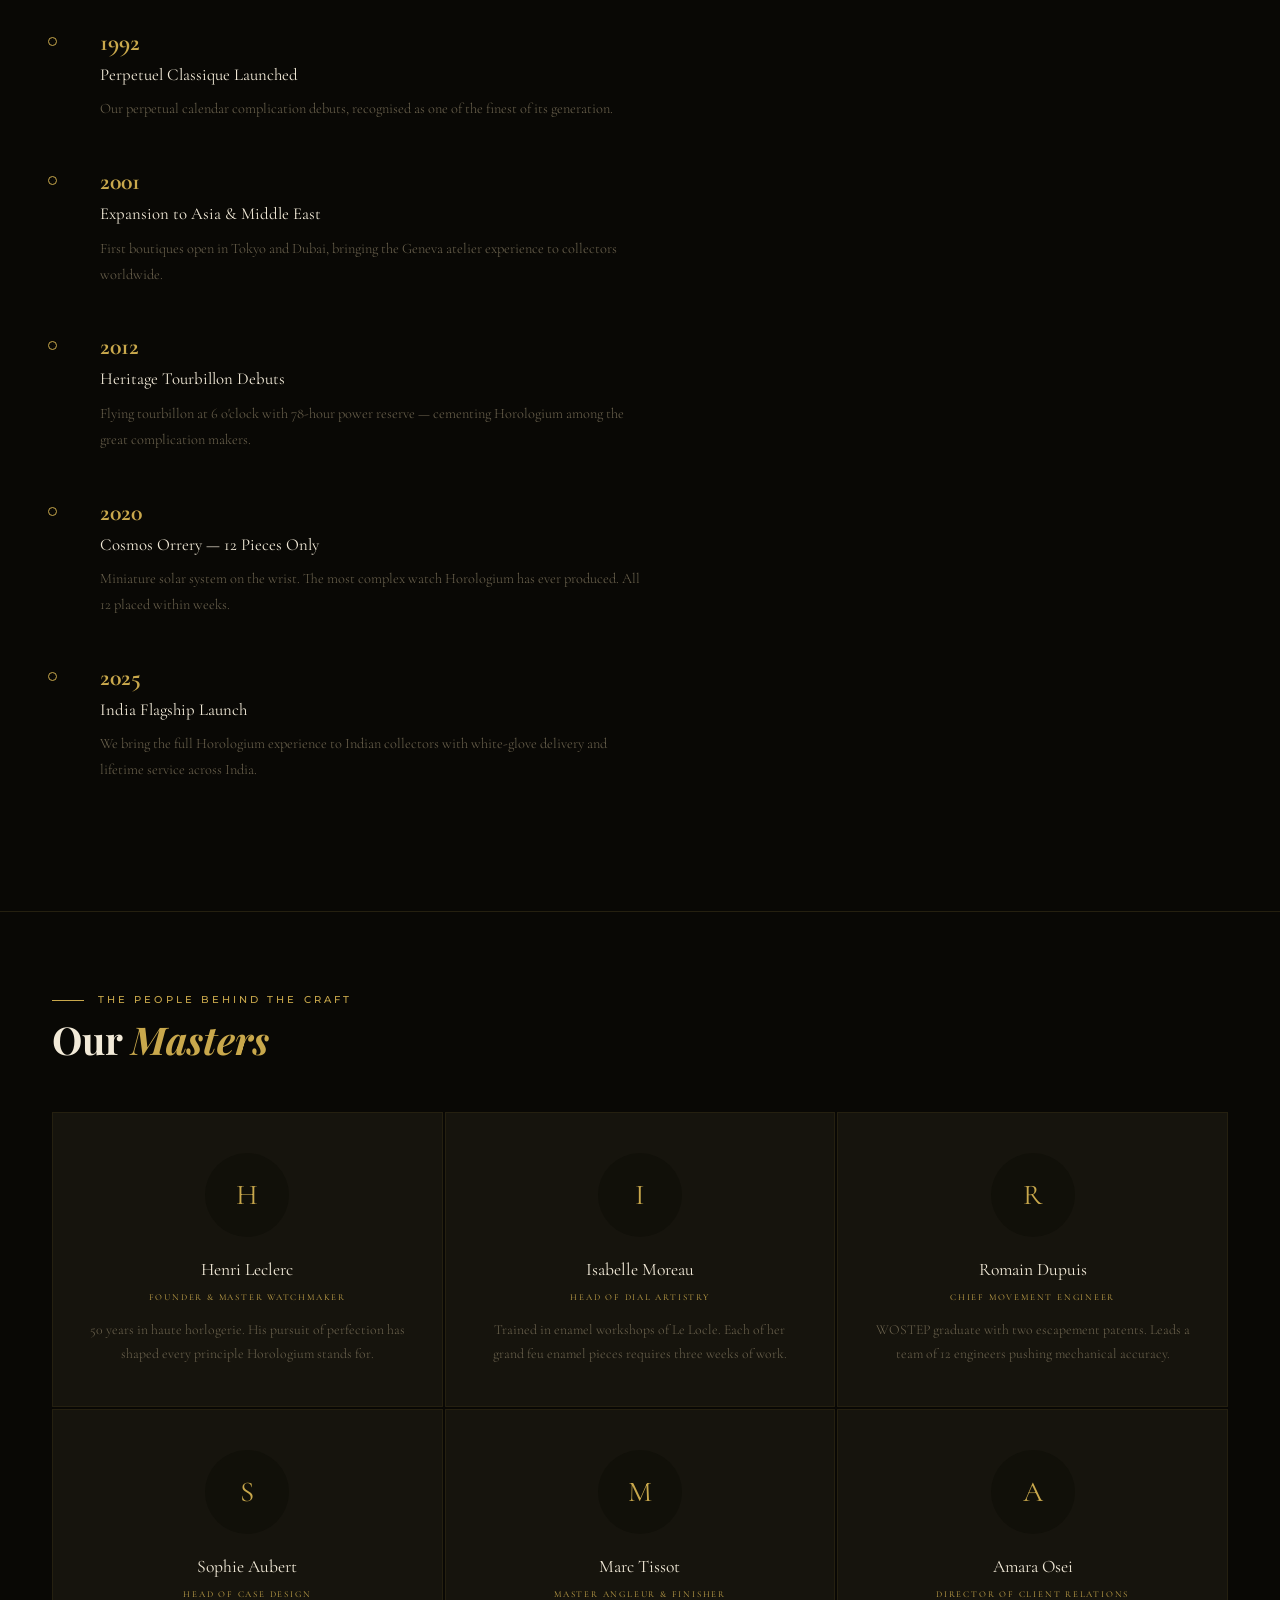
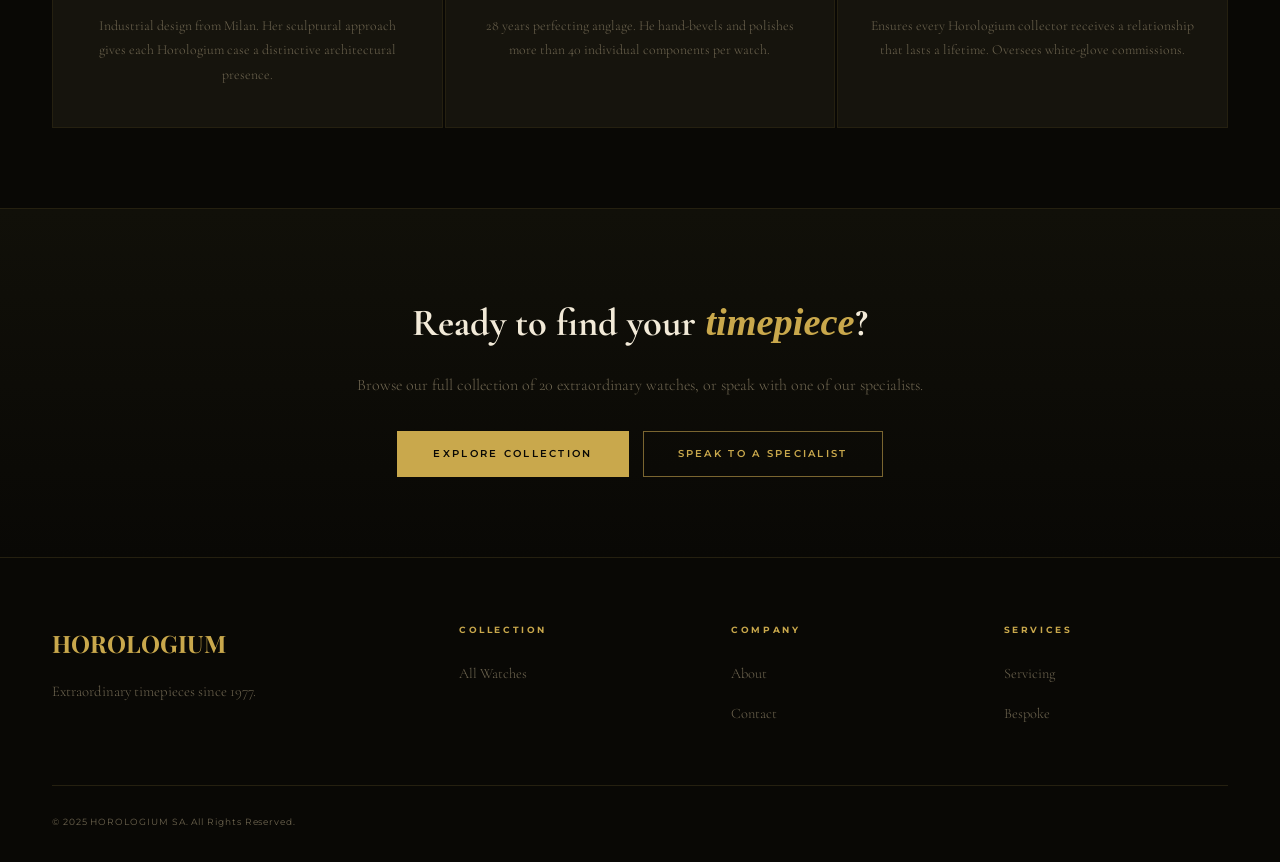
==== commit 7311a413: "Update print statement from 'Hello' to 'Goodbye'" ====
--- a/aboutus.html
+++ b/aboutus.html
@@ -17,151 +17,57 @@
 'https://www.googletagmanager.com/gtm.js?id='+i+dl;f.parentNode.insertBefore(j,f);
 })(window,document,'script','dataLayer','GTM-5T9J9LD3');</script>
 <!-- End Google Tag Manager -->
-  <meta charset="UTF-8"/>
-  <meta name="viewport" content="width=device-width, initial-scale=1.0"/>
-  <title>About Us — HOROLOGIUM Fine Timepieces</title>
-  <link rel="stylesheet" href="style.css"/>
-  <script>(function(w,d,s,l,i){w[l]=w[l]||[];w[l].push({'gtm.start':new Date().getTime(),event:'gtm.js'});var f=d.getElementsByTagName(s)[0],j=d.createElement(s),dl=l!='dataLayer'?'&l='+l:'';j.async=true;j.src='https://www.googletagmanager.com/gtm.js?id='+i+dl;f.parentNode.insertBefore(j,f);})(window,document,'script','dataLayer','GTM-XXXXXXX');</script>
-  <style>
-    /* ---- ABOUT SPECIFIC ---- */
-    .about-intro {
-      display: grid; grid-template-columns: 1fr 1fr;
-      min-height: 80vh; align-items: center;
-      border-bottom: 1px solid var(--border);
-    }
-    .about-intro-text { padding: 80px 52px; }
-    .about-intro-text .eyebrow { margin-bottom: 20px; }
-    .about-intro-text h1 {
-      font-family: var(--font-display);
-      font-size: clamp(2.4rem, 4.5vw, 3.8rem);
-      font-weight: 700; color: var(--cream); line-height: 1.1; margin-bottom: 28px;
-    }
-    .about-intro-text h1 em { font-style: italic; color: var(--gold); }
-    .about-intro-text p { font-size: 1rem; color: var(--muted); font-weight: 300; line-height: 1.9; margin-bottom: 18px; }
-    .about-intro-visual {
-      position: relative; height: 80vh;
-      background: radial-gradient(ellipse 80% 80% at 50% 50%, rgba(201,168,76,0.05) 0%, transparent 70%);
-      display: flex; align-items: center; justify-content: center;
-      border-left: 1px solid var(--border);
-      overflow: hidden;
-    }
-    .clock-rings { position: absolute; inset: 0; display: flex; align-items: center; justify-content: center; }
-    .clock-ring {
-      position: absolute;
-      border-radius: 50%;
-      border: 1px solid rgba(201,168,76,0.08);
-    }
-    .cr1 { width: 540px; height: 540px; animation: rotRing 50s linear infinite; }
-    .cr2 { width: 380px; height: 380px; animation: rotRing 35s linear infinite reverse; }
-    .cr3 { width: 240px; height: 240px; animation: rotRing 22s linear infinite; }
-    @keyframes rotRing { to { transform: rotate(360deg); } }
-    .clock-svg-wrap { position: relative; z-index: 2; animation: softFloat 8s ease-in-out infinite; }
-    @keyframes softFloat { 0%,100%{transform:translateY(0)} 50%{transform:translateY(-14px)} }
-
-    /* Timeline */
-    .timeline-section { padding: 96px 52px; border-bottom: 1px solid var(--border); }
-    .timeline { position: relative; margin-top: 56px; padding-left: 52px; }
-    .timeline::before {
-      content: ''; position: absolute; left: 0; top: 0; bottom: 0;
-      width: 1px; background: linear-gradient(180deg, var(--gold-dim) 0%, transparent 100%);
-    }
-    .tl-item { position: relative; margin-bottom: 52px; }
-    .tl-item::before {
-      content: '';
-      position: absolute; left: -56px; top: 6px;
-      width: 9px; height: 9px;
-      border-radius: 50%;
-      border: 1px solid var(--gold);
-      background: var(--bg);
-    }
-    .tl-year {
-      font-family: var(--font-display); font-size: 1.6rem; font-weight: 700;
-      color: var(--gold); margin-bottom: 6px; line-height: 1;
-    }
-    .tl-title {
-      font-family: var(--font-display); font-size: 1.1rem; color: var(--cream); margin-bottom: 8px;
-    }
-    .tl-desc { font-size: 0.95rem; color: var(--muted); font-weight: 300; line-height: 1.8; max-width: 560px; }
-
-    /* Values */
-    .values-section {
-      display: grid; grid-template-columns: repeat(3,1fr);
-      border-top: 1px solid var(--border);
-      border-bottom: 1px solid var(--border);
-    }
-    .value-block {
-      padding: 56px 48px;
-      border-right: 1px solid var(--border);
-      transition: background var(--transition);
-    }
-    .value-block:last-child { border-right: none; }
-    .value-block:hover { background: var(--surface); }
-    .value-num {
-      font-family: var(--font-display); font-size: 3.5rem; font-weight: 700;
-      color: rgba(201,168,76,0.1); line-height: 1; margin-bottom: 18px;
-    }
-    .value-title {
-      font-family: var(--font-display); font-size: 1.3rem; color: var(--cream); margin-bottom: 12px;
-    }
-    .value-desc { font-size: 0.92rem; color: var(--muted); font-weight: 300; line-height: 1.8; }
-
-    /* Team */
-    .team-section { padding: 96px 52px; }
-    .team-grid {
-      display: grid; grid-template-columns: repeat(3,1fr);
-      gap: 2px; margin-top: 56px;
-    }
-    .team-card {
-      background: var(--card); border: 1px solid var(--border);
-      padding: 44px 36px; text-align: center;
-      transition: border-color var(--transition);
-    }
-    .team-card:hover { border-color: var(--border-gold); }
-    .team-avatar {
-      width: 88px; height: 88px; border-radius: 50%;
-      border: 1px solid var(--gold-dim);
-      background: var(--surface);
-      margin: 0 auto 20px;
-      display: flex; align-items: center; justify-content: center;
-      font-family: var(--font-display); font-size: 2rem; color: var(--gold);
-    }
-    .team-name { font-family: var(--font-display); font-size: 1.15rem; color: var(--cream); margin-bottom: 4px; }
-    .team-role {
-      font-family: var(--font-ui); font-size: 0.58rem;
-      letter-spacing: 0.2em; text-transform: uppercase;
-      color: var(--gold); margin-bottom: 14px;
-    }
-    .team-bio { font-size: 0.88rem; color: var(--muted); font-weight: 300; line-height: 1.75; }
-
-    /* CTA banner */
-    .about-cta {
-      padding: 80px 52px; text-align: center;
-      background: linear-gradient(180deg, var(--surface) 0%, var(--bg) 100%);
-      border-top: 1px solid var(--border);
-    }
-    .about-cta h2 {
-      font-family: var(--font-display); font-size: clamp(2rem,3.5vw,2.8rem);
-      color: var(--cream); margin-bottom: 16px;
-    }
-    .about-cta h2 em { font-style:italic; color:var(--gold); }
-    .about-cta p { font-size: 1rem; color: var(--muted); font-weight: 300; margin-bottom: 36px; }
-    .about-cta-btns { display: flex; gap: 14px; justify-content: center; flex-wrap: wrap; }
-
-    @media(max-width:1024px){
-      .about-intro { grid-template-columns: 1fr; }
-      .about-intro-visual { display: none; }
-      .about-intro-text { padding: 60px 32px; }
-      .values-section { grid-template-columns: 1fr; }
-      .value-block { border-right: none; border-bottom: 1px solid var(--border); }
-      .team-grid { grid-template-columns: 1fr 1fr; }
-      .timeline-section { padding: 64px 32px; }
-      .team-section { padding: 64px 32px; }
-      .about-cta { padding: 60px 32px; }
-    }
-    @media(max-width:768px){
-      .team-grid { grid-template-columns: 1fr; }
-    }
-  </style>
+<meta charset="UTF-8"/>
+<meta name="viewport" content="width=device-width, initial-scale=1.0"/>
+<title>About Us — HOROLOGIUM Fine Timepieces</title>
+<link rel="stylesheet" href="style.css"/>
+<script>(function(w,d,s,l,i){w[l]=w[l]||[];w[l].push({'gtm.start':new Date().getTime(),event:'gtm.js'});var f=d.getElementsByTagName(s)[0],j=d.createElement(s),dl=l!='dataLayer'?'&l='+l:'';j.async=true;j.src='https://www.googletagmanager.com/gtm.js?id='+i+dl;f.parentNode.insertBefore(j,f);})(window,document,'script','dataLayer','GTM-XXXXXXX');</script>
+<style>
+.about-intro{display:grid;grid-template-columns:1fr 1fr;min-height:80vh;align-items:center;border-bottom:1px solid var(--border)}
+.about-text{padding:80px 52px}
+.about-text .eyebrow{margin-bottom:20px}
+.about-text h1{font-family:var(--fd);font-size:clamp(2.2rem,4.5vw,3.6rem);font-weight:700;color:var(--cream);line-height:1.1;margin-bottom:24px}
+.about-text h1 em{font-style:italic;color:var(--gold)}
+.about-text p{font-size:1rem;color:var(--muted);font-weight:300;line-height:1.9;margin-bottom:16px}
+.about-visual{position:relative;height:80vh;border-left:1px solid var(--border);display:flex;align-items:center;justify-content:center;overflow:hidden;background:radial-gradient(ellipse 70% 70% at 50% 50%,rgba(201,168,76,.05) 0%,transparent 70%)}
+.cr{position:absolute;border-radius:50%;border:1px solid rgba(201,168,76,.08)}
+.cr1{width:500px;height:500px;animation:cr 48s linear infinite}
+.cr2{width:360px;height:360px;animation:cr 32s linear infinite reverse}
+.cr3{width:220px;height:220px;animation:cr 20s linear infinite}
+@keyframes cr{to{transform:rotate(360deg)}}
+.clk-wrap{position:relative;z-index:2;animation:sf 8s ease-in-out infinite}
+@keyframes sf{0%,100%{transform:translateY(0)}50%{transform:translateY(-14px)}}
+.values{display:grid;grid-template-columns:repeat(3,1fr);border-top:1px solid var(--border);border-bottom:1px solid var(--border)}
+.val-block{padding:52px 44px;border-right:1px solid var(--border);transition:background .25s}
+.val-block:last-child{border-right:none}
+.val-block:hover{background:var(--surface)}
+.val-num{font-family:var(--fd);font-size:3.2rem;font-weight:700;color:rgba(201,168,76,.12);line-height:1;margin-bottom:16px}
+.val-title{font-family:var(--fd);font-size:1.25rem;color:var(--cream);margin-bottom:10px}
+.val-desc{font-size:.9rem;color:var(--muted);font-weight:300;line-height:1.8}
+.tl-section{padding:80px 52px;border-bottom:1px solid var(--border)}
+.timeline{position:relative;margin-top:52px;padding-left:48px}
+.timeline::before{content:'';position:absolute;left:0;top:0;bottom:0;width:1px;background:linear-gradient(180deg,var(--gold-d) 0%,transparent 100%)}
+.tl-item{position:relative;margin-bottom:48px}
+.tl-item::before{content:'';position:absolute;left:-52px;top:6px;width:9px;height:9px;border-radius:50%;border:1px solid var(--gold);background:var(--bg)}
+.tl-year{font-family:var(--fd);font-size:1.5rem;font-weight:700;color:var(--gold);margin-bottom:5px;line-height:1}
+.tl-title{font-family:var(--fd);font-size:1.05rem;color:var(--cream);margin-bottom:7px}
+.tl-desc{font-size:.9rem;color:var(--muted);font-weight:300;line-height:1.8;max-width:540px}
+.team-section{padding:80px 52px}
+.team-grid{display:grid;grid-template-columns:repeat(3,1fr);gap:2px;margin-top:52px}
+.team-card{background:var(--card);border:1px solid var(--border);padding:40px 32px;text-align:center;transition:border-color .25s}
+.team-card:hover{border-color:var(--borderl)}
+.team-av{width:84px;height:84px;border-radius:50%;border:1px solid var(--gold-d);background:var(--surface);margin:0 auto 18px;display:flex;align-items:center;justify-content:center;font-family:var(--fd);font-size:1.8rem;color:var(--gold)}
+.team-name{font-family:var(--fd);font-size:1.1rem;color:var(--cream);margin-bottom:4px}
+.team-role{font-family:var(--fu);font-size:.56rem;letter-spacing:.2em;text-transform:uppercase;color:var(--gold);margin-bottom:12px}
+.team-bio{font-size:.86rem;color:var(--muted);font-weight:300;line-height:1.75}
+.about-cta{padding:80px 52px;text-align:center;background:linear-gradient(180deg,var(--surface) 0%,var(--bg) 100%);border-top:1px solid var(--border)}
+.about-cta h2{font-family:var(--fd);font-size:clamp(1.8rem,3vw,2.6rem);color:var(--cream);margin-bottom:14px}
+.about-cta h2 em{font-style:italic;color:var(--gold)}
+.about-cta p{font-size:1rem;color:var(--muted);font-weight:300;margin-bottom:32px}
+.cta-btns{display:flex;gap:14px;justify-content:center;flex-wrap:wrap}
+@media(max-width:1024px){.about-intro{grid-template-columns:1fr}.about-visual{display:none}.about-text{padding:60px 28px}.values{grid-template-columns:1fr}.val-block{border-right:none;border-bottom:1px solid var(--border)}.team-grid{grid-template-columns:1fr 1fr}.tl-section,.team-section,.about-cta{padding:60px 28px}}
+@media(max-width:768px){.team-grid{grid-template-columns:1fr}}
+</style>
 </head>
 <body>
   <!-- Google Tag Manager (noscript) -->
@@ -169,211 +75,102 @@
 height="0" width="0" style="display:none;visibility:hidden"></iframe></noscript>
 <!-- End Google Tag Manager (noscript) -->
 <noscript><iframe src="https://www.googletagmanager.com/ns.html?id=GTM-XXXXXXX" height="0" width="0" style="display:none;visibility:hidden"></iframe></noscript>
-
-<div id="toast-global"><span class="toast-icon">✦</span><span class="toast-msg"></span></div>
-
-<!-- NAV -->
+<div id="toast-global"><span>✦</span><span class="toast-msg"></span></div>
 <nav class="nav">
   <a href="index.html" class="nav-logo">HOROLOGIUM</a>
   <ul class="nav-links">
-    <li><a href="index.html">Home</a></li>
-    <li><a href="watches.html">Collection</a></li>
-    <li><a href="aboutus.html" class="active">About</a></li>
-    <li><a href="contactus.html">Contact</a></li>
+    <li><a href="index.html">Home</a></li><li><a href="watches.html">Collection</a></li>
+    <li><a href="aboutus.html" class="active">About</a></li><li><a href="contactus.html">Contact</a></li>
   </ul>
-  <div class="nav-right">
-    <a href="cart.html" class="nav-cart-btn btn">Cart <span class="cart-count">0</span></a>
-  </div>
+  <div class="nav-right"><a href="cart.html" class="nav-cart-btn">Cart <span class="cart-count">0</span></a></div>
 </nav>
-
-<!-- INTRO -->
 <div class="pt-nav">
   <div class="about-intro">
-    <div class="about-intro-text">
+    <div class="about-text">
       <div class="eyebrow">Our Story · Est. Geneva 1977</div>
-      <h1>Crafting <em>eternity</em>,<br/>one timepiece<br/>at a time.</h1>
+      <h1>Crafting <em>eternity</em>,<br/>one timepiece at a time.</h1>
       <p>Founded in Geneva in 1977 by master watchmaker Henri Leclerc, Horologium was born from a singular obsession: to create watches that transcend utility and become heirlooms for future generations.</p>
-      <p>Every watch in our atelier passes through the hands of at least twelve specialists before it reaches a collector. We spend an average of 340 hours on each piece — not because we must, but because we believe excellence demands nothing less.</p>
-      <p>Today, Horologium watches reside in private collections across 18 countries, worn by those who understand that true luxury is measured not in price, but in the depth of craft behind each tick.</p>
-      <div style="margin-top:36px;display:flex;gap:14px;flex-wrap:wrap;">
+      <p>Every watch in our atelier passes through the hands of at least twelve specialists before reaching a collector. We spend an average of 340 hours on each piece — not because we must, but because excellence demands nothing less.</p>
+      <p>Today, Horologium watches reside in private collections across 18 countries, worn by those who understand that true luxury is measured in the depth of craft behind each tick.</p>
+      <div style="margin-top:32px;display:flex;gap:14px;flex-wrap:wrap;">
         <a href="watches.html" class="btn btn-gold">View Collection</a>
         <a href="contactus.html" class="btn btn-outline">Get in Touch</a>
       </div>
     </div>
-    <div class="about-intro-visual">
-      <div class="clock-rings">
-        <div class="clock-ring cr1"></div>
-        <div class="clock-ring cr2"></div>
-        <div class="clock-ring cr3"></div>
-      </div>
-      <div class="clock-svg-wrap" id="aboutClock"></div>
+    <div class="about-visual">
+      <div class="cr cr1"></div><div class="cr cr2"></div><div class="cr cr3"></div>
+      <div class="clk-wrap" id="aboutClock"></div>
     </div>
   </div>
+  <div class="values">
+    <div class="val-block"><div class="val-num">01</div><div class="val-title">Swiss Mastery</div><div class="val-desc">Every movement Swiss-made and COSC-certified to ±2 seconds per day across all conditions.</div></div>
+    <div class="val-block"><div class="val-num">02</div><div class="val-title">Hand Finishing</div><div class="val-desc">Cotes de Geneve striping, beveled anglage — every component receives individual attention from master finishers.</div></div>
+    <div class="val-block"><div class="val-num">03</div><div class="val-title">Lifelong Service</div><div class="val-desc">We service every watch we have ever made and maintain spare components for all historical references in perpetuity.</div></div>
+  </div>
+  <section class="tl-section">
+    <div class="eyebrow">Our Journey</div>
+    <h2 class="display-title" style="font-size:clamp(1.8rem,3vw,2.4rem);margin-top:10px;">Four decades of <em>excellence</em></h2>
+    <div class="timeline">
+      <div class="tl-item"><div class="tl-year">1977</div><div class="tl-title">Founded in Geneva</div><div class="tl-desc">Henri Leclerc establishes Horologium SA on Rue du Rhone with four watchmakers and a vision to challenge established maisons.</div></div>
+      <div class="tl-item"><div class="tl-year">1983</div><div class="tl-title">First In-House Calibre</div><div class="tl-desc">Cal. H-001 unveiled — hand-wound movement with 52-hour power reserve. Wins Grand Prix d'Horlogerie de Geneve.</div></div>
+      <div class="tl-item"><div class="tl-year">1992</div><div class="tl-title">Perpetuel Classique Launched</div><div class="tl-desc">Our perpetual calendar complication debuts, recognised as one of the finest of its generation.</div></div>
+      <div class="tl-item"><div class="tl-year">2001</div><div class="tl-title">Expansion to Asia &amp; Middle East</div><div class="tl-desc">First boutiques open in Tokyo and Dubai, bringing the Geneva atelier experience to collectors worldwide.</div></div>
+      <div class="tl-item"><div class="tl-year">2012</div><div class="tl-title">Heritage Tourbillon Debuts</div><div class="tl-desc">Flying tourbillon at 6 o'clock with 78-hour power reserve — cementing Horologium among the great complication makers.</div></div>
+      <div class="tl-item"><div class="tl-year">2020</div><div class="tl-title">Cosmos Orrery — 12 Pieces Only</div><div class="tl-desc">Miniature solar system on the wrist. The most complex watch Horologium has ever produced. All 12 placed within weeks.</div></div>
+      <div class="tl-item"><div class="tl-year">2025</div><div class="tl-title">India Flagship Launch</div><div class="tl-desc">We bring the full Horologium experience to Indian collectors with white-glove delivery and lifetime service across India.</div></div>
+    </div>
+  </section>
+  <section class="team-section">
+    <div class="eyebrow">The People Behind the Craft</div>
+    <h2 class="display-title" style="font-size:clamp(1.8rem,3vw,2.4rem);margin-top:10px;">Our <em>Masters</em></h2>
+    <div class="team-grid">
+      <div class="team-card"><div class="team-av">H</div><div class="team-name">Henri Leclerc</div><div class="team-role">Founder &amp; Master Watchmaker</div><div class="team-bio">50 years in haute horlogerie. His pursuit of perfection has shaped every principle Horologium stands for.</div></div>
+      <div class="team-card"><div class="team-av">I</div><div class="team-name">Isabelle Moreau</div><div class="team-role">Head of Dial Artistry</div><div class="team-bio">Trained in enamel workshops of Le Locle. Each of her grand feu enamel pieces requires three weeks of work.</div></div>
+      <div class="team-card"><div class="team-av">R</div><div class="team-name">Romain Dupuis</div><div class="team-role">Chief Movement Engineer</div><div class="team-bio">WOSTEP graduate with two escapement patents. Leads a team of 12 engineers pushing mechanical accuracy.</div></div>
+      <div class="team-card"><div class="team-av">S</div><div class="team-name">Sophie Aubert</div><div class="team-role">Head of Case Design</div><div class="team-bio">Industrial design from Milan. Her sculptural approach gives each Horologium case a distinctive architectural presence.</div></div>
+      <div class="team-card"><div class="team-av">M</div><div class="team-name">Marc Tissot</div><div class="team-role">Master Angleur &amp; Finisher</div><div class="team-bio">28 years perfecting anglage. He hand-bevels and polishes more than 40 individual components per watch.</div></div>
+      <div class="team-card"><div class="team-av">A</div><div class="team-name">Amara Osei</div><div class="team-role">Director of Client Relations</div><div class="team-bio">Ensures every Horologium collector receives a relationship that lasts a lifetime. Oversees white-glove commissions.</div></div>
+    </div>
+  </section>
+  <section class="about-cta">
+    <h2>Ready to find your <em>timepiece</em>?</h2>
+    <p>Browse our full collection of 20 extraordinary watches, or speak with one of our specialists.</p>
+    <div class="cta-btns">
+      <a href="watches.html" class="btn btn-gold">Explore Collection</a>
+      <a href="contactus.html" class="btn btn-outline">Speak to a Specialist</a>
+    </div>
+  </section>
 </div>
-
-<!-- VALUES -->
-<div class="values-section">
-  <div class="value-block">
-    <div class="value-num">01</div>
-    <div class="value-title">Swiss Mastery</div>
-    <div class="value-desc">Every movement is Swiss-made and certified by the Official Swiss Chronometer Testing Institute. Our movements achieve an accuracy of +/− 2 seconds per day across all conditions.</div>
-  </div>
-  <div class="value-block">
-    <div class="value-num">02</div>
-    <div class="value-title">Hand Finishing</div>
-    <div class="value-desc">From Côtes de Genève striping to beveled anglage, every component receives individual attention from master finishers who have dedicated their lives to the art of surface decoration.</div>
-  </div>
-  <div class="value-block">
-    <div class="value-num">03</div>
-    <div class="value-title">Lifelong Service</div>
-    <div class="value-desc">A Horologium watch is a lifelong relationship. We service every watch we have ever made and maintain spare components for all historical references in perpetuity.</div>
-  </div>
-</div>
-
-<!-- TIMELINE -->
-<section class="timeline-section">
-  <div class="eyebrow">Our Journey</div>
-  <h2 class="display-title" style="font-size:clamp(1.8rem,3vw,2.5rem);margin-top:12px;">
-    Four decades of <em>excellence</em>
-  </h2>
-  <div class="timeline">
-    <div class="tl-item">
-      <div class="tl-year">1977</div>
-      <div class="tl-title">Founded in Geneva</div>
-      <div class="tl-desc">Henri Leclerc establishes Horologium SA on Rue du Rhône, Geneva, with a team of four watchmakers and a vision to challenge established maisons.</div>
-    </div>
-    <div class="tl-item">
-      <div class="tl-year">1983</div>
-      <div class="tl-title">First In-House Calibre</div>
-      <div class="tl-desc">The Cal. H-001 is unveiled — a hand-wound movement with 52-hour power reserve. It wins the Grand Prix d'Horlogerie de Genève.</div>
-    </div>
-    <div class="tl-item">
-      <div class="tl-year">1992</div>
-      <div class="tl-title">Perpetuel Classique Launched</div>
-      <div class="tl-desc">Our perpetual calendar complication debuts and becomes a cornerstone of the collection, recognised as one of the finest of its generation.</div>
-    </div>
-    <div class="tl-item">
-      <div class="tl-year">2001</div>
-      <div class="tl-title">Expansion to Tokyo &amp; Dubai</div>
-      <div class="tl-desc">Horologium opens its first boutiques outside Switzerland, bringing the Geneva atelier experience to collectors in Asia and the Middle East.</div>
-    </div>
-    <div class="tl-item">
-      <div class="tl-year">2012</div>
-      <div class="tl-title">The Tourbillon Milestone</div>
-      <div class="tl-desc">The Héritage Tourbillon debuts with a flying tourbillon at 6 o'clock and a 78-hour power reserve, cementing Horologium among the great complication makers.</div>
-    </div>
-    <div class="tl-item">
-      <div class="tl-year">2020</div>
-      <div class="tl-title">Cosmos Orrery — 12 Pieces</div>
-      <div class="tl-desc">The most complex watch Horologium has ever produced: a miniature solar system on the wrist. All 12 pieces are placed with private collectors in weeks.</div>
-    </div>
-    <div class="tl-item">
-      <div class="tl-year">2025</div>
-      <div class="tl-title">Online Flagship Launch</div>
-      <div class="tl-desc">We bring the full Horologium experience to the world with our online flagship, offering every timepiece with white-glove delivery and lifetime service.</div>
-    </div>
-  </div>
-</section>
-
-<!-- TEAM -->
-<section class="team-section" id="team">
-  <div class="eyebrow">The People Behind the Craft</div>
-  <h2 class="display-title" style="font-size:clamp(1.8rem,3vw,2.5rem);margin-top:12px;">
-    Our <em>Masters</em>
-  </h2>
-  <div class="team-grid">
-    <div class="team-card">
-      <div class="team-avatar">H</div>
-      <div class="team-name">Henri Leclerc</div>
-      <div class="team-role">Founder &amp; Master Watchmaker</div>
-      <div class="team-bio">With 50 years in haute horlogerie, Henri's pursuit of perfection has shaped every principle Horologium stands for. His hands have touched every calibre we have ever released.</div>
-    </div>
-    <div class="team-card">
-      <div class="team-avatar">I</div>
-      <div class="team-name">Isabelle Moreau</div>
-      <div class="team-role">Head of Dial Artistry</div>
-      <div class="team-bio">Trained in the enamel workshops of Le Locle, Isabelle brings a painterly sensibility to our dials. Each of her grand feu enamel pieces requires three weeks of dedicated work.</div>
-    </div>
-    <div class="team-card">
-      <div class="team-avatar">R</div>
-      <div class="team-name">Romain Dupuis</div>
-      <div class="team-role">Chief Movement Engineer</div>
-      <div class="team-bio">A graduate of WOSTEP with two patents in escapement design, Romain leads a team of 12 engineers continuously pushing the boundaries of mechanical accuracy.</div>
-    </div>
-    <div class="team-card">
-      <div class="team-avatar">S</div>
-      <div class="team-name">Sophie Aubert</div>
-      <div class="team-role">Head of Case Design</div>
-      <div class="team-bio">Sophie studied industrial design in Milan before joining Horologium. Her sculptural approach to case geometry gives each watch a distinctive architectural presence.</div>
-    </div>
-    <div class="team-card">
-      <div class="team-avatar">M</div>
-      <div class="team-name">Marc Tissot</div>
-      <div class="team-role">Master Angleur &amp; Finisher</div>
-      <div class="team-bio">Marc has spent 28 years perfecting the art of anglage — the hand-beveling of movement components. He polishes more than 40 individual parts per watch.</div>
-    </div>
-    <div class="team-card">
-      <div class="team-avatar">A</div>
-      <div class="team-name">Amara Osei</div>
-      <div class="team-role">Director of Client Relations</div>
-      <div class="team-bio">Amara ensures every Horologium collector receives a relationship that lasts a lifetime. She personally oversees white-glove delivery for our most significant commissions.</div>
-    </div>
-  </div>
-</section>
-
-<!-- CTA -->
-<section class="about-cta">
-  <h2>Ready to find your <em>timepiece</em>?</h2>
-  <p>Browse our full collection of 20 extraordinary watches, or speak with one of our horological specialists.</p>
-  <div class="about-cta-btns">
-    <a href="watches.html" class="btn btn-gold">Explore Collection</a>
-    <a href="contactus.html" class="btn btn-outline">Speak to a Specialist</a>
-  </div>
-</section>
-
-<!-- FOOTER -->
 <footer class="footer">
   <div class="footer-grid">
-    <div>
-      <div class="footer-logo">HOROLOGIUM</div>
-      <p class="footer-tagline">Extraordinary timepieces since 1977. Geneva, Switzerland.</p>
-    </div>
+    <div><div class="footer-logo">HOROLOGIUM</div><p class="footer-tagline">Extraordinary timepieces since 1977.</p></div>
     <div class="footer-col"><h5>Collection</h5><ul><li><a href="watches.html">All Watches</a></li></ul></div>
-    <div class="footer-col"><h5>Company</h5><ul>
-      <li><a href="aboutus.html">About</a></li>
-      <li><a href="contactus.html">Contact</a></li>
-    </ul></div>
-    <div class="footer-col"><h5>Services</h5><ul>
-      <li><a href="#">Servicing</a></li>
-      <li><a href="#">Bespoke</a></li>
-    </ul></div>
+    <div class="footer-col"><h5>Company</h5><ul><li><a href="aboutus.html">About</a></li><li><a href="contactus.html">Contact</a></li></ul></div>
+    <div class="footer-col"><h5>Services</h5><ul><li><a href="#">Servicing</a></li><li><a href="#">Bespoke</a></li></ul></div>
   </div>
-  <div class="footer-bottom">
-    <p>© 2025 HOROLOGIUM SA. All Rights Reserved.</p>
-  </div>
+  <div class="footer-bottom"><p>© 2025 HOROLOGIUM SA. All Rights Reserved.</p></div>
 </footer>
-
 <script src="watches-data.js"></script>
 <script>
-  document.getElementById('aboutClock').innerHTML = (function(){
-    var a = '#c9a84c';
-    return '<svg viewBox="0 0 260 260" xmlns="http://www.w3.org/2000/svg" width="260" height="260">'+
-      '<circle cx="130" cy="130" r="122" fill="#0a0806" stroke="'+a+'" stroke-width="1.5"/>'+
-      '<circle cx="130" cy="130" r="100" fill="none" stroke="rgba(201,168,76,0.12)" stroke-width="0.5"/>'+
-      '<text x="130" y="96" text-anchor="middle" fill="'+a+'" font-size="9.5" font-family="Playfair Display,serif" letter-spacing="3.5">HOROLOGIUM</text>'+
-      '<text x="130" y="110" text-anchor="middle" fill="rgba(201,168,76,0.5)" font-size="6" font-family="Montserrat,sans-serif" letter-spacing="3">GENÈVE · EST. 1977</text>'+
-      '<rect x="128" y="14" width="4" height="18" rx="1" fill="'+a+'"/>'+
-      '<rect x="128" y="228" width="4" height="18" rx="1" fill="'+a+'"/>'+
-      '<rect x="14" y="128" width="18" height="4" rx="1" fill="'+a+'"/>'+
-      '<rect x="228" y="128" width="18" height="4" rx="1" fill="'+a+'"/>'+
-      '<line x1="130" y1="130" x2="130" y2="54" stroke="'+a+'" stroke-width="4" stroke-linecap="round"/>'+
-      '<line x1="130" y1="130" x2="192" y2="112" stroke="'+a+'" stroke-width="3" stroke-linecap="round"/>'+
-      '<line x1="130" y1="130" x2="100" y2="168" stroke="#cc2222" stroke-width="1.8" stroke-linecap="round"/>'+
-      '<circle cx="130" cy="130" r="5" fill="'+a+'"/>'+
-    '</svg>';
-  }());
-
-  trackPageView('About Us', '/aboutus.html');
+document.getElementById('aboutClock').innerHTML = (function(){
+  var a='#c9a84c';
+  return '<svg viewBox="0 0 250 250" xmlns="http://www.w3.org/2000/svg" width="250" height="250">'+
+    '<circle cx="125" cy="125" r="118" fill="#09080500" fill-opacity="0" stroke="'+a+'" stroke-width="1.5"/>'+
+    '<circle cx="125" cy="125" r="118" fill="#0a0806" stroke="'+a+'" stroke-width="1.5"/>'+
+    '<text x="125" y="110" text-anchor="middle" fill="'+a+'" font-size="9" font-family="Playfair Display,serif" letter-spacing="3">HOROLOGIUM</text>'+
+    '<text x="125" y="122" text-anchor="middle" fill="'+a+'" font-size="5.5" font-family="Montserrat,sans-serif" letter-spacing="2.5" opacity="0.5">GENEVE · EST. 1977</text>'+
+    '<rect x="123" y="14" width="4" height="18" rx="1.5" fill="'+a+'"/>'+
+    '<rect x="123" y="218" width="4" height="18" rx="1.5" fill="'+a+'"/>'+
+    '<rect x="14" y="123" width="18" height="4" rx="1.5" fill="'+a+'"/>'+
+    '<rect x="218" y="123" width="18" height="4" rx="1.5" fill="'+a+'"/>'+
+    '<line x1="125" y1="125" x2="125" y2="56" stroke="'+a+'" stroke-width="4" stroke-linecap="round"/>'+
+    '<line x1="125" y1="125" x2="183" y2="108" stroke="'+a+'" stroke-width="3" stroke-linecap="round"/>'+
+    '<line x1="125" y1="125" x2="97" y2="162" stroke="#cc2020" stroke-width="1.8" stroke-linecap="round"/>'+
+    '<circle cx="125" cy="125" r="5" fill="'+a+'"/>'+
+    '<circle cx="125" cy="125" r="2.2" fill="#0a0806"/>'+
+  '</svg>';
+}());
+trackPageView('About Us','/aboutus.html');
 </script>
 </body>
 </html>
